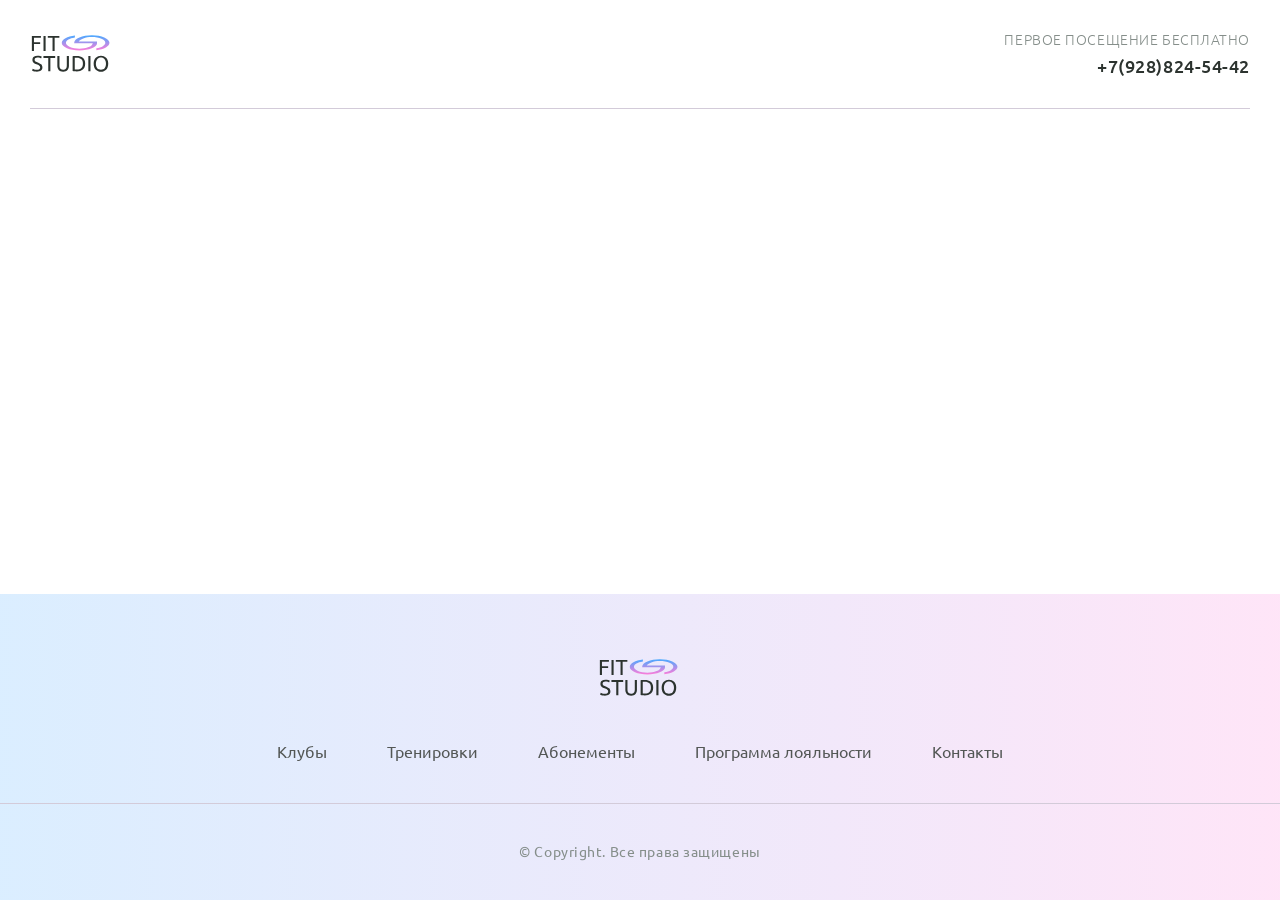
==== fix-studio/index.html @ 081fec76 "add lesson 9" ====
<!doctype html>
<html lang="ru">
  <head>
    <meta charset="UTF-8" />
    <meta name="viewport" content="width=device-width, initial-scale=1.0" />
    <title>Fix-studio - Главная</title>
    <link rel="stylesheet" href="./css/normalize.css" />
    <link rel="stylesheet" href="./css/fonts.css" />
    <link rel="stylesheet" href="./css/globals.css" />
    <link rel="stylesheet" href="./css/header.css" />
    <link rel="stylesheet" href="./css/style.css" />
    <link rel="stylesheet" href="./css/footer.css" />
    <link
      rel="icon"
      type="image/svg+xml"
      sizes="128x128"
      href="images/favicon-icon.svg"
    />
  </head>
  <body>
    <header class="header">
      <div class="container">
        <div class="header-container">
          <a href="#">
            <img
              class="logo"
              src="./images/logo-icon.svg"
              width="84"
              height="45"
              alt="Логотип"
            />
          </a>
          <div class="phone">
            <p class="phone-text">Первое посещение бесплатно</p>
            <a href="tel:+79288245442" class="phone-link">+7(928)824-54-42</a>
          </div>
        </div>
      </div>
    </header>
    <footer class="footer">
      <div class="footer-top">
        <div class="container">
          <a class="footer-logo" href="#">
            <img
              class="logo"
              src="./images/logo-icon.svg"
              width="84"
              height="45"
              alt="Логотип"
            />
          </a>
          <nav class="footer-menu">
            <ul class="footer-list">
              <li class="footer-item">
                <a href="#" class="footer-link">Клубы</a>
              </li>
              <li class="footer-item">
                <a href="#" class="footer-link">Тренировки</a>
              </li>
              <li class="footer-item">
                <a href="#" class="footer-link">Абонементы</a>
              </li>
              <li class="footer-item">
                <a href="#" class="footer-link">Программа лояльности</a>
              </li>
              <li class="footer-item">
                <a href="#" class="footer-link">Контакты</a>
              </li>
            </ul>
          </nav>
        </div>
      </div>
      <div class="container">
        <p class="copyright">&copy Copyright. Все права защищены</p>
      </div>
    </footer>
  </body>
</html>
---- fix-studio/css/fonts.css ----
@font-face {
  font-family: "Ubuntu";
  src: local("Ubuntu"), url("../fonts/UbuntuLight.woff2") format("woff2");
  font-weight: 300;
  font-style: normal;
  font-display: swap;
}

@font-face {
  font-family: "Ubuntu";
  src: local("Ubuntu"), url("../fonts/UbuntuRegular.woff2") format("woff2");
  font-weight: 400;
  font-style: normal;
  font-display: swap;
}

@font-face {
  font-family: "Ubuntu";
  src: local("Ubuntu"), url("../fonts/UbuntuMedium.woff2") format("woff2");
  font-weight: 500;
  font-style: normal;
  font-display: swap;
}

@font-face {
  font-family: "Oswald";
  src: local("Oswald"), url("../fonts/OswaldMedium.woff2") format("woff2");
  font-weight: 500;
  font-style: normal;
  font-display: swap;
}

@font-face {
  font-family: "Oswald";
  src: local("Oswald"), url("../fonts/OswaldSemiBold.woff2") format("woff2");
  font-weight: 600;
  font-style: normal;
  font-display: swap;
}
---- fix-studio/css/globals.css ----
html {
  font-family: Ubuntu, sans-serif;
  font-weight: 400;
  overflow-x: hidden;
}

*,
::after,
::before {
  box-sizing: border-box;
}

body {
  display: flex;
  flex-direction: column;
  min-height: 100vh;
}

h1, h2, h3, h4, h5, h6, p {
  margin: 0;
}

a {
  text-decoration: none;
}

.container {
  max-width: 1250px;
  margin: 0 auto;
  padding: 0 15px;
}
---- fix-studio/css/header.css ----
.header-container {
  display: flex;
  justify-content: space-between;
  align-items: center;
  padding-top: 30px;
  padding-bottom: 30px;
  border-bottom: 1px solid #d3cbd9;
  gap: 10px
}

.logo {
  transition: opacity .2s;
}

.logo:hover {
  opacity: .8;
}

.phone {
  font-weight: 300;
  font-size: 14px;
  letter-spacing: .04em;
  text-transform: uppercase;
  text-align: right;
  color: #858e8a;
}

.phone p {
  margin-bottom: 8px;
}

.phone-link {
  font-weight: 500;
  font-size: 18px;
  color: #2c332f;
  text-decoration: none;
  transition: color .2s;
}

.phone-link:hover {
  color: #3596ED;
}
---- fix-studio/css/footer.css ----
.footer {
  margin-top: auto;
  padding: 60px 0 40px;
  background: linear-gradient(90deg,
      rgba(73, 169, 255, 0.2) 0%,
      rgba(252, 124, 217, 0.2) 100%);
      text-align: center;
}

.footer-top {
  border-bottom: 1px solid #d3cbd9;
  padding-bottom: 40px;
  margin-bottom: 40px;
}

.footer-logo {
  display: block;
  margin-bottom: 40px;
}

.footer-list {
  display: flex;
  justify-content: center;
  align-items: center;
  gap: 60px;
  list-style: none;
  margin: 0;
  padding: 0;
}

.footer-link {
  font-weight: 400;
  font-size: 16px;
  line-height: 130%;
  color: #535755;
  transition: color .2s;
}

.footer-link:hover {
  color: #3596ED;
}

.copyright {
  font-weight: 400;
  font-size: 14px;
  letter-spacing: .04em;
  color: #858e8a;
}
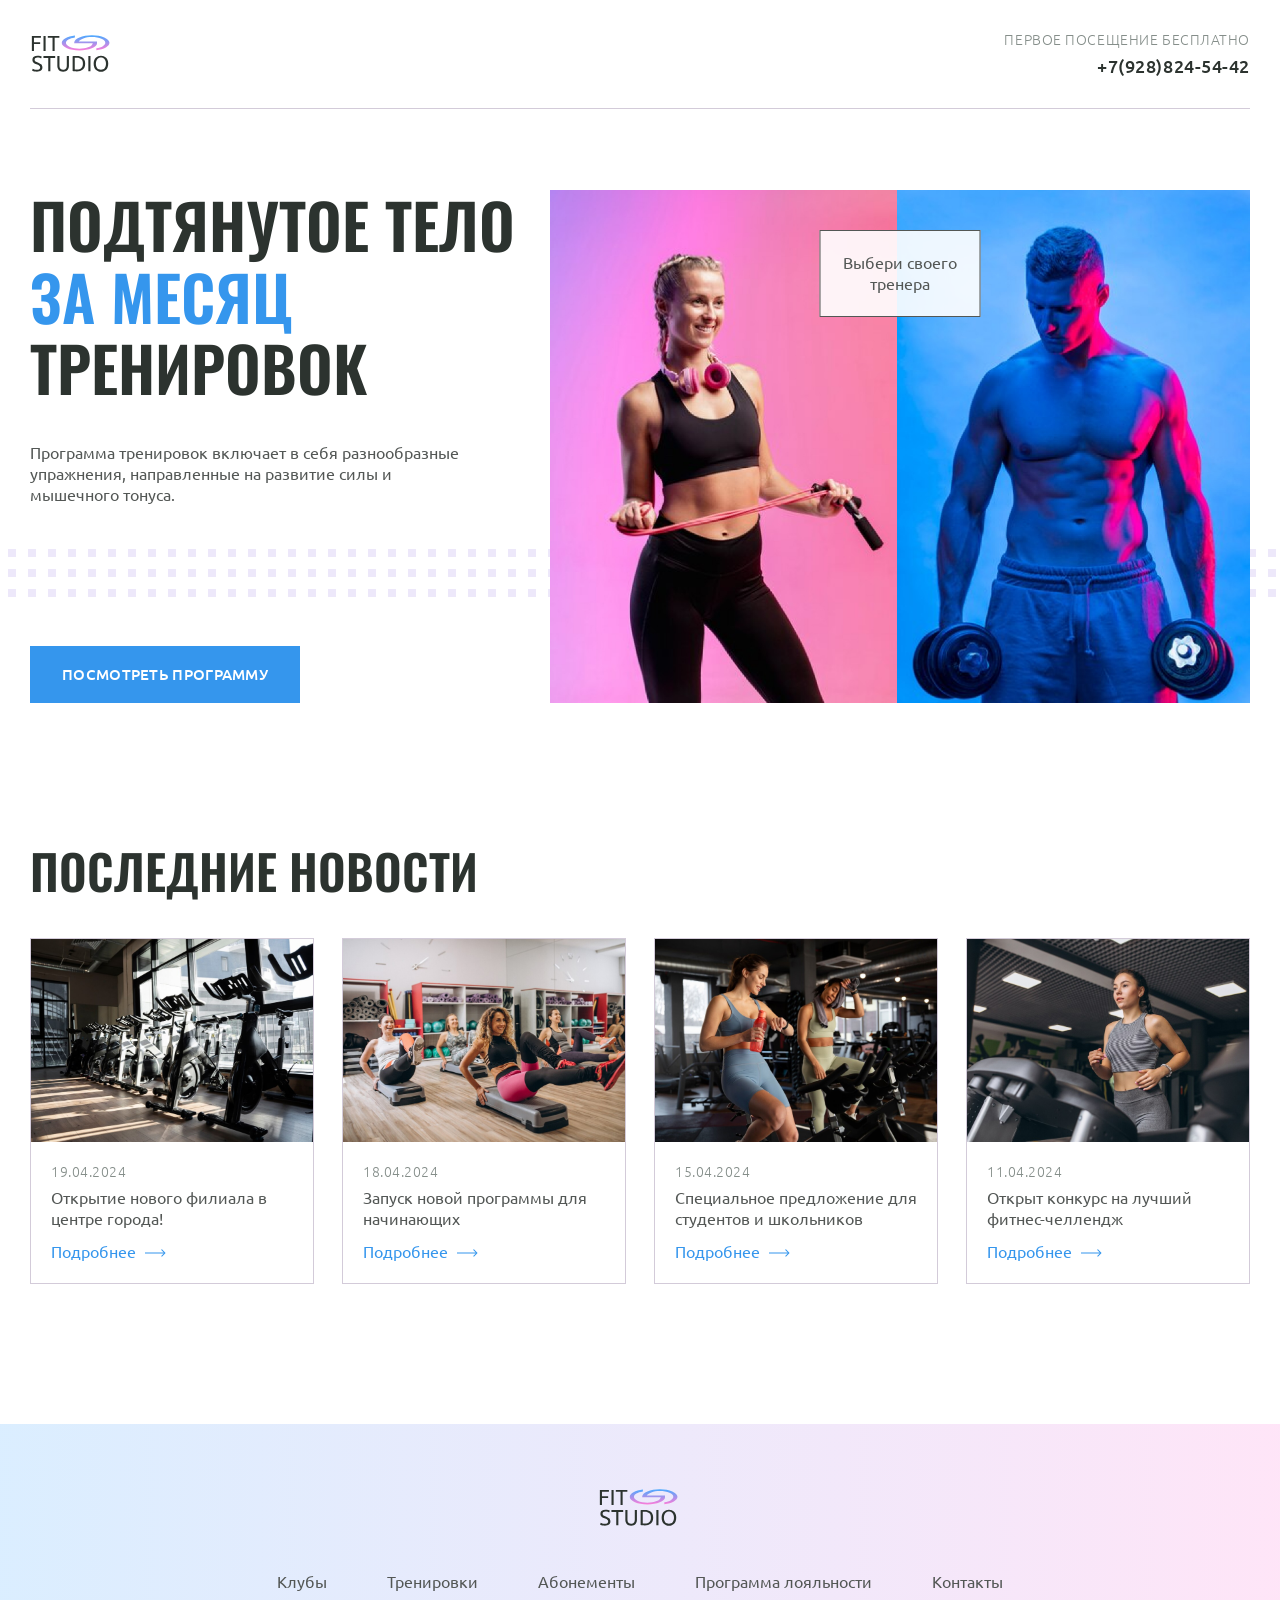
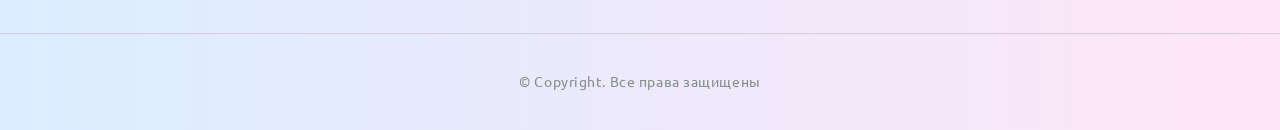
==== commit 6fd2db3e: "feat: last news to fit-studio" ====
--- a/fix-studio/index.html
+++ b/fix-studio/index.html
@@ -3,7 +3,7 @@
   <head>
     <meta charset="UTF-8" />
     <meta name="viewport" content="width=device-width, initial-scale=1.0" />
-    <title>Fix-studio - Главная</title>
+    <title>Fit-studio - Главная</title>
     <link rel="stylesheet" href="./css/normalize.css" />
     <link rel="stylesheet" href="./css/fonts.css" />
     <link rel="stylesheet" href="./css/globals.css" />
@@ -30,13 +30,95 @@
               alt="Логотип"
             />
           </a>
-          <div class="phone">
+          <div class="phone text-sub">
             <p class="phone-text">Первое посещение бесплатно</p>
             <a href="tel:+79288245442" class="phone-link">+7(928)824-54-42</a>
           </div>
         </div>
       </div>
     </header>
+    <section class="hero section">
+      <div class="container hero-container">
+        <div class="hero-info">
+          <h1 class="hero-title">Подтянутое тело <strong>за месяц</strong> тренировок</h1>
+          <p class="text">
+            Программа тренировок включает в себя разнообразные упражнения,
+            направленные на развитие силы и мышечного тонуса.
+          </p>
+          <a href="#" class="button">Посмотреть программу</a>
+        </div>
+        <div class="hero-images">
+          <p class="hero-choose text">Выбери своего тренера</p>
+          <img
+            src="./images/sporty-woman-img.jpg"
+            width="347"
+            height="513"
+            alt="спортивная девушка"
+          />
+          <img
+            src="./images/sporty-man-img.jpg"
+            width="353"
+            height="513"
+            alt="спортивный мужчина"
+          />
+        </div>
+      </div>
+    </section>
+    <section class="news section">
+      <div class="container">
+        <h2 class="title-large">Последние новости</h2>
+        <div class="news-container">
+          <article class="news-article">
+            <header>
+              <img src="./images/news/news-1-img.jpg" width="284" height="203" alt="Велотренажеры в зале">
+              <div class="news-info">
+                <time class="news-date text-sub" datetime="2024-04-19">19.04.2024</time>
+                <h3 class="text">Открытие нового филиала в центре города!</h3>
+              </div>
+            </header>
+            <footer>
+              <a class="news-link" href="article.html">Подробнее</a>
+            </footer>
+          </article>
+          <article class="news-article">
+            <header>
+              <img src="./images/news/news-2-img.jpg" width="284" height="203" alt="Групповая тренировка">
+              <div class="news-info">
+                <time class="news-date text-sub" datetime="2024-04-18">18.04.2024</time>
+                <h3 class="text">Запуск новой программы для начинающих</h3>
+              </div>
+            </header>
+            <footer>
+              <a class="news-link" href="article.html">Подробнее</a>
+            </footer>
+          </article>
+          <article class="news-article">
+            <header>
+              <img src="./images/news/news-3-img.jpg" width="284" height="203" alt="Девушка на велотренажере">
+              <div class="news-info">
+                <time class="news-date text-sub" datetime="2024-04-15">15.04.2024</time>
+                <h3 class="text">Специальное предложение для студентов и школьников</h3>
+              </div>
+            </header>
+            <footer>
+              <a class="news-link" href="article.html">Подробнее</a>
+            </footer>
+          </article>
+          <article class="news-article">
+            <header>
+              <img src="./images/news/news-4-img.jpg" width="284" height="203" alt="Девушка бежит в зале">
+              <div class="news-info">
+                <time class="news-date text-sub" datetime="2024-04-11">11.04.2024</time>
+                <h3 class="text">Открыт конкурс на лучший фитнес-челлендж</h3>
+              </div>
+            </header>
+            <footer>
+              <a class="news-link" href="article.html">Подробнее</a>
+            </footer>
+          </article>
+        </div>
+      </div>
+    </section>
     <footer class="footer">
       <div class="footer-top">
         <div class="container">
--- a/fix-studio/css/globals.css
+++ b/fix-studio/css/globals.css
@@ -28,4 +28,52 @@
   max-width: 1250px;
   margin: 0 auto;
   padding: 0 15px;
+}
+
+.text {
+  font-weight: 400;
+  font-size: 16px;
+  line-height: 130%;
+  color: #535755;
+}
+
+.button {
+  display: inline-block;
+  padding: 19px 32px;
+  font-weight: 500;
+  font-size: 15px;
+  line-height: 130%;
+  letter-spacing: .02em;
+  text-transform: uppercase;
+  text-align: center;
+  color: white;
+  background-color: #3596ed;
+  transition: opacity .2s;
+}
+
+.button:hover {
+  opacity: .75;
+}
+
+.section {
+  margin-bottom: 140px;
+}
+
+.title-large {
+  margin-bottom: 40px;
+  max-width: 596px;
+  font-family: Oswald;
+  font-weight: 600;
+  line-height: 115%;
+  text-transform: uppercase;
+  color: #2c332f;
+  font-size: 48px;
+}
+
+.text-sub {
+  font-weight: 300;
+  font-size: 14px;
+  letter-spacing: .04em;
+  text-transform: uppercase;
+  color: #858e8a;
 }
--- a/fix-studio/css/header.css
+++ b/fix-studio/css/header.css
@@ -17,15 +17,10 @@
 }
 
 .phone {
-  font-weight: 300;
-  font-size: 14px;
-  letter-spacing: .04em;
-  text-transform: uppercase;
   text-align: right;
-  color: #858e8a;
 }
 
-.phone p {
+.phone-text {
   margin-bottom: 8px;
 }
 
--- a/fix-studio/css/style.css
+++ b/fix-studio/css/style.css
@@ -0,0 +1,113 @@
+.hero {
+  position: relative;
+  padding-top: 80px;
+}
+
+.hero::after {
+  content: "";
+  position: absolute;
+  bottom: 106px;
+  z-index: -1;
+  width: 100%;
+  height: 48px;
+  background: url("../images/decor-large-icon.svg") repeat-x;
+}
+
+.hero-container {
+  display: flex;
+  align-items: center;
+  gap: 28px;
+}
+
+.hero-title {
+  margin-bottom: 40px;
+  font-family: "Oswald", sans-serif;
+  font-weight: 600;
+  font-size: 62px;
+  line-height: 115%;
+  text-transform: uppercase;
+  color: #2c332f
+}
+
+.hero-title strong {
+  font-weight: 600;
+  color: #3596ed;
+}
+
+.hero-info .text {
+  margin-bottom: 140px;
+  max-width: 437px;
+}
+
+.hero-images {
+  position: relative;
+  display: flex;
+}
+
+.hero-choose {
+  position: absolute;
+  top: 40px;
+  left: 50%;
+  transform: translateX(-50%);
+  max-width: 161px;
+  padding: 22px;
+  text-align: center;
+  background: rgba(255,255,255,0.9);
+  border: 1px solid #535755;
+}
+
+.news-article {
+  display: flex;
+  flex-direction: column;
+  max-width: 284px;
+  background-color: #fff;
+  border: 1px solid #d3cbd9;
+  overflow: hidden;
+}
+
+.news-container {
+  display: flex;
+  gap: 28px;
+}
+
+.news-article img {
+  display: block;
+}
+
+.news-info {
+  padding: 20px 20px 0;
+  margin-bottom: 12px;
+}
+
+.news-article footer {
+  padding: 0px 20px 20px;
+  margin-top: auto;
+}
+
+.news-date {
+  display: inline-block;
+  margin-bottom: 8px;
+}
+
+.news-link {
+  display: inline-flex;
+  align-items: center;
+  gap: 8px;
+  font-weight: 400;
+  font-size: 16px;
+  line-height: 130%;
+  color: #3596ed;
+}
+
+.news-link::after {
+  content: "";
+  display: inline-block;
+  width: 22px;
+  height: 9px;
+  background-image: url("../images/arrow-right-icon.svg");
+  transition: all .2s;
+}
+
+.news-link:hover::after {
+  transform: translateX(5px);
+}
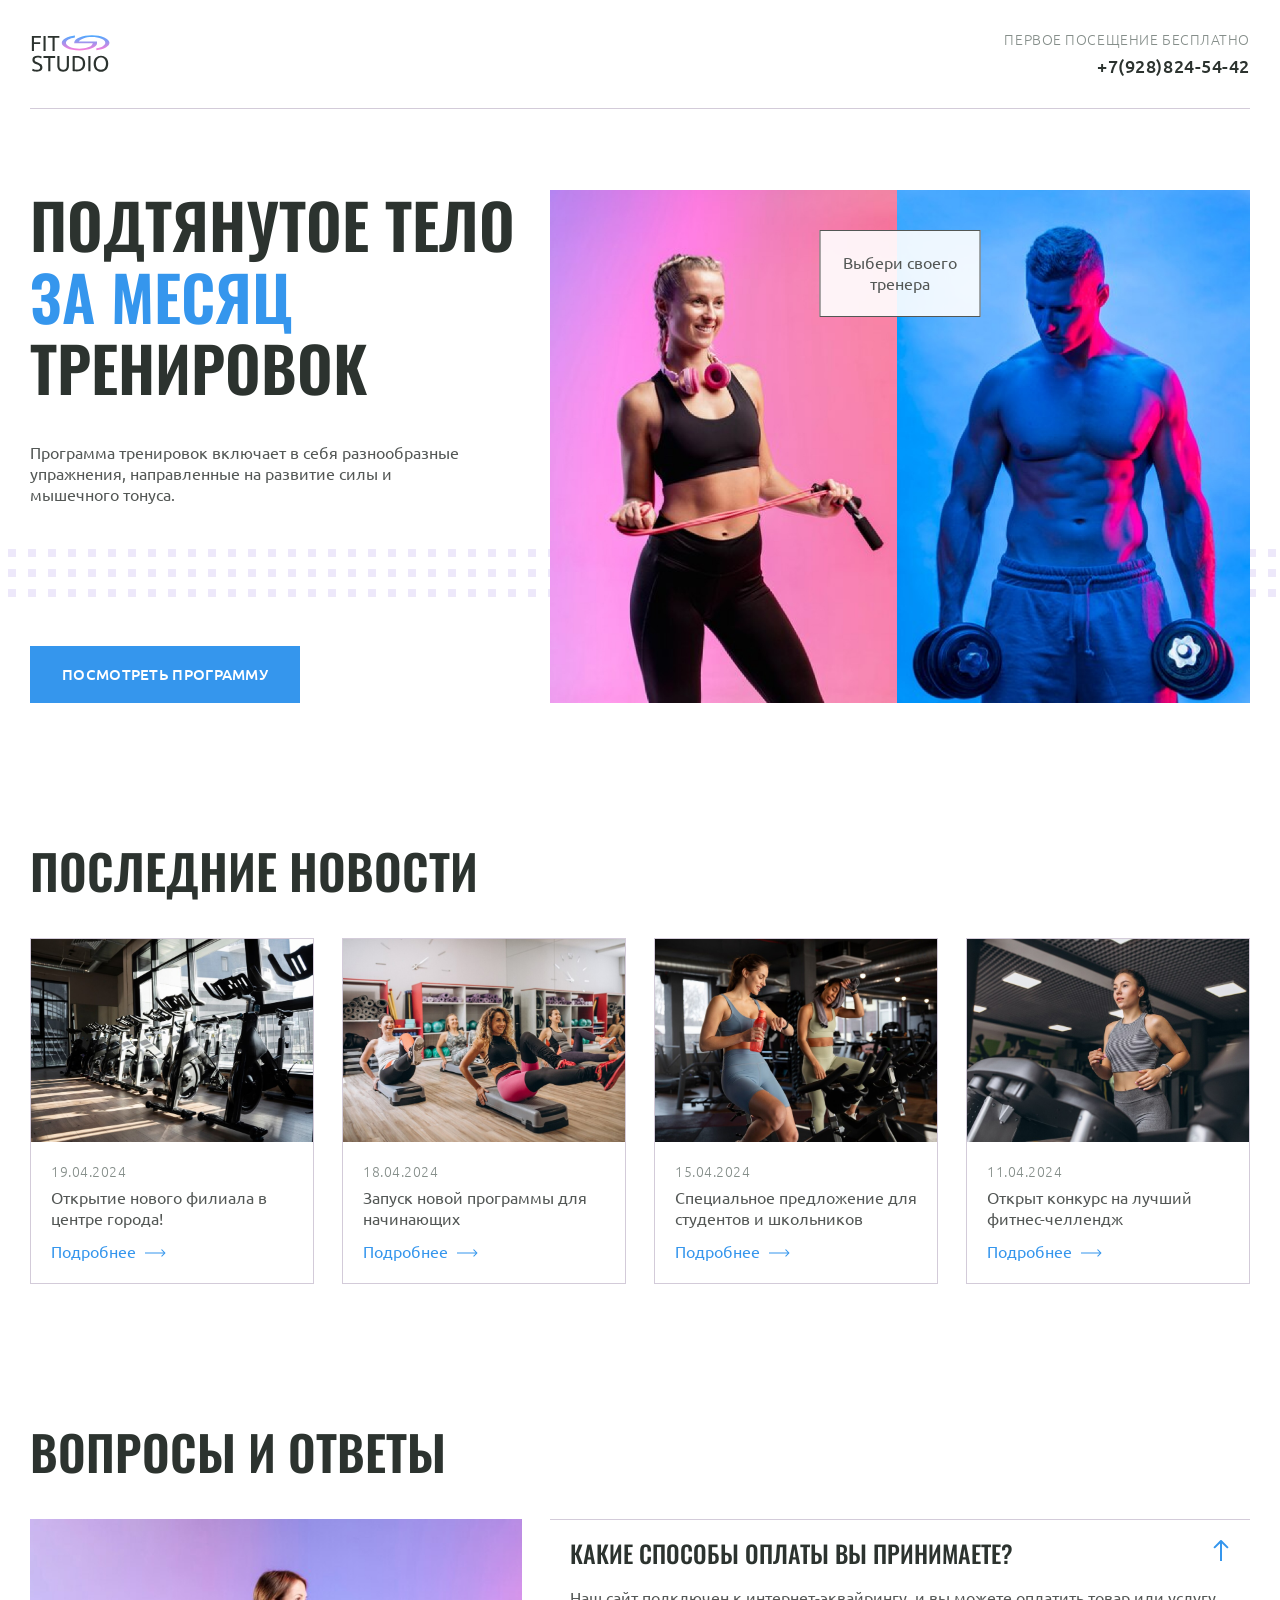
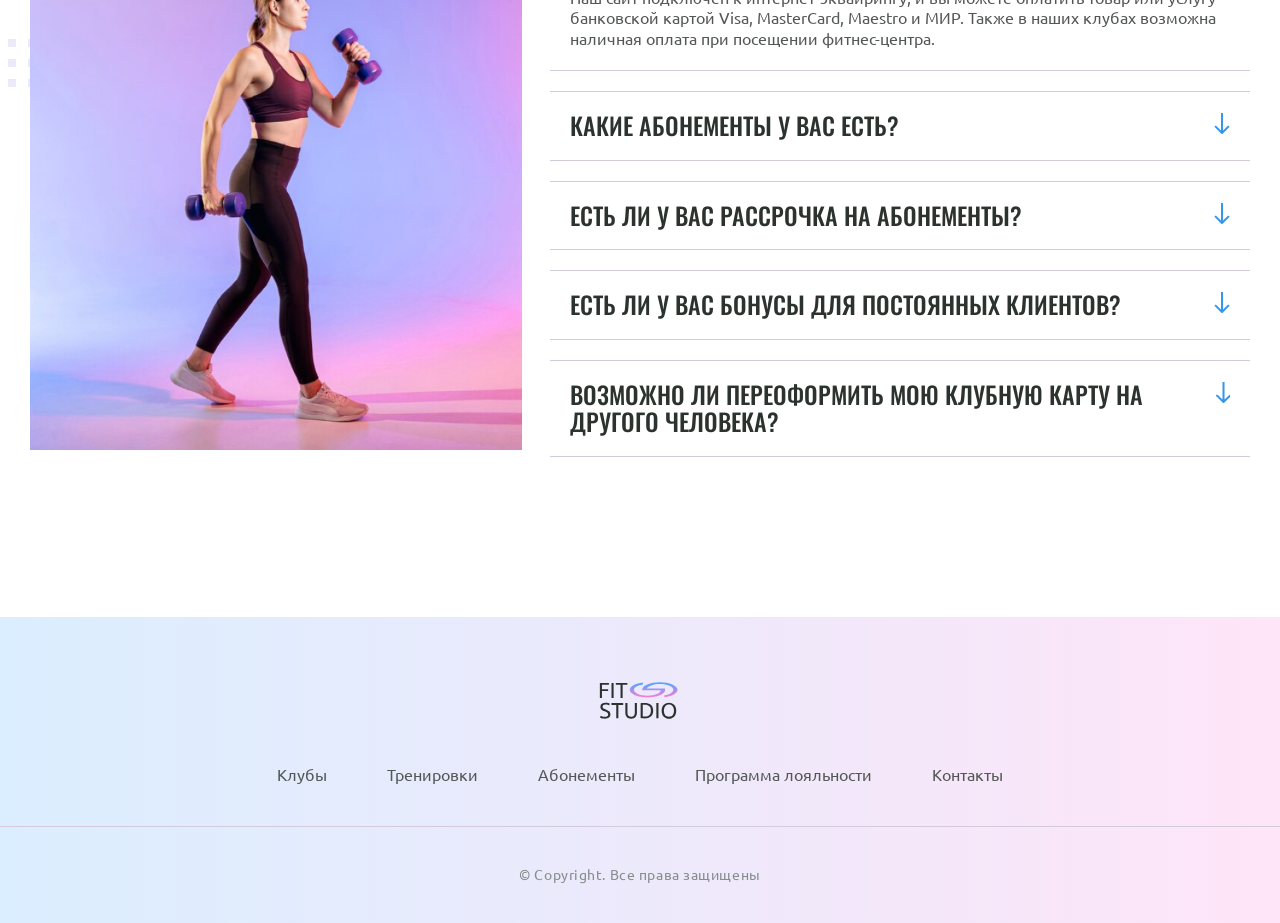
==== commit 039dfee0: "feat: faq to fit-studio" ====
--- a/fix-studio/index.html
+++ b/fix-studio/index.html
@@ -40,12 +40,14 @@
     <section class="hero section">
       <div class="container hero-container">
         <div class="hero-info">
-          <h1 class="hero-title">Подтянутое тело <strong>за месяц</strong> тренировок</h1>
+          <h1 class="hero-title">
+            Подтянутое тело <strong>за месяц</strong> тренировок
+          </h1>
           <p class="text">
             Программа тренировок включает в себя разнообразные упражнения,
             направленные на развитие силы и мышечного тонуса.
           </p>
-          <a href="#" class="button">Посмотреть программу</a>
+          <a href="#" class="button" tabindex="1">Посмотреть программу</a>
         </div>
         <div class="hero-images">
           <p class="hero-choose text">Выбери своего тренера</p>
@@ -70,9 +72,16 @@
         <div class="news-container">
           <article class="news-article">
             <header>
-              <img src="./images/news/news-1-img.jpg" width="284" height="203" alt="Велотренажеры в зале">
-              <div class="news-info">
-                <time class="news-date text-sub" datetime="2024-04-19">19.04.2024</time>
+              <img
+                src="./images/news/news-1-img.jpg"
+                width="284"
+                height="203"
+                alt="Велотренажеры в зале"
+              />
+              <div class="news-info">
+                <time class="news-date text-sub" datetime="2024-04-19"
+                  >19.04.2024</time
+                >
                 <h3 class="text">Открытие нового филиала в центре города!</h3>
               </div>
             </header>
@@ -82,9 +91,16 @@
           </article>
           <article class="news-article">
             <header>
-              <img src="./images/news/news-2-img.jpg" width="284" height="203" alt="Групповая тренировка">
-              <div class="news-info">
-                <time class="news-date text-sub" datetime="2024-04-18">18.04.2024</time>
+              <img
+                src="./images/news/news-2-img.jpg"
+                width="284"
+                height="203"
+                alt="Групповая тренировка"
+              />
+              <div class="news-info">
+                <time class="news-date text-sub" datetime="2024-04-18"
+                  >18.04.2024</time
+                >
                 <h3 class="text">Запуск новой программы для начинающих</h3>
               </div>
             </header>
@@ -94,21 +110,37 @@
           </article>
           <article class="news-article">
             <header>
-              <img src="./images/news/news-3-img.jpg" width="284" height="203" alt="Девушка на велотренажере">
-              <div class="news-info">
-                <time class="news-date text-sub" datetime="2024-04-15">15.04.2024</time>
-                <h3 class="text">Специальное предложение для студентов и школьников</h3>
-              </div>
-            </header>
-            <footer>
-              <a class="news-link" href="article.html">Подробнее</a>
-            </footer>
-          </article>
-          <article class="news-article">
-            <header>
-              <img src="./images/news/news-4-img.jpg" width="284" height="203" alt="Девушка бежит в зале">
-              <div class="news-info">
-                <time class="news-date text-sub" datetime="2024-04-11">11.04.2024</time>
+              <img
+                src="./images/news/news-3-img.jpg"
+                width="284"
+                height="203"
+                alt="Девушка на велотренажере"
+              />
+              <div class="news-info">
+                <time class="news-date text-sub" datetime="2024-04-15"
+                  >15.04.2024</time
+                >
+                <h3 class="text">
+                  Специальное предложение для студентов и школьников
+                </h3>
+              </div>
+            </header>
+            <footer>
+              <a class="news-link" href="article.html">Подробнее</a>
+            </footer>
+          </article>
+          <article class="news-article">
+            <header>
+              <img
+                src="./images/news/news-4-img.jpg"
+                width="284"
+                height="203"
+                alt="Девушка бежит в зале"
+              />
+              <div class="news-info">
+                <time class="news-date text-sub" datetime="2024-04-11"
+                  >11.04.2024</time
+                >
                 <h3 class="text">Открыт конкурс на лучший фитнес-челлендж</h3>
               </div>
             </header>
@@ -116,6 +148,66 @@
               <a class="news-link" href="article.html">Подробнее</a>
             </footer>
           </article>
+        </div>
+      </div>
+    </section>
+    <section class="section faq">
+      <div class="container">
+        <h2 class="title-large">Вопросы и ответы</h2>
+        <div class="faq-container">
+          <img
+            src="./images/sporty-woman-2-img.jpg"
+            width="492"
+            height="531"
+            alt="Спортивная девушка с гантелями"
+          />
+          <div>
+            <details name="faq" open>
+              <summary class="title-medium">Какие способы оплаты вы принимаете?</summary>
+              <p class="text">
+                Наш сайт подключен к интернет-эквайрингу, и вы можете оплатить
+                товар или услугу банковской картой Visa, MasterCard, Maestro и
+                МИР. Также в наших клубах возможна наличная оплата при посещении
+                фитнес-центра.
+              </p>
+            </details>
+            <details name="faq">
+              <summary class="title-medium">Какие абонементы у вас есть?</summary>
+              <p class="text">
+                Наш сайт подключен к интернет-эквайрингу, и вы можете оплатить
+                товар или услугу банковской картой Visa, MasterCard, Maestro и
+                МИР. Также в наших клубах возможна наличная оплата при посещении
+                фитнес-центра.
+              </p>
+            </details>
+            <details name="faq">
+              <summary class="title-medium">Есть ли у вас рассрочка на абонементы?</summary>
+              <p class="text">
+                Наш сайт подключен к интернет-эквайрингу, и вы можете оплатить
+                товар или услугу банковской картой Visa, MasterCard, Maestro и
+                МИР. Также в наших клубах возможна наличная оплата при посещении
+                фитнес-центра.
+              </p>
+            </details>
+            <details name="faq">
+              <summary class="title-medium">Есть ли у вас бонусы для постоянных клиентов?</summary>
+              <p class="text">
+                Наш сайт подключен к интернет-эквайрингу, и вы можете оплатить
+                товар или услугу банковской картой Visa, MasterCard, Maestro и
+                МИР. Также в наших клубах возможна наличная оплата при посещении
+                фитнес-центра.
+              </p>
+            </details>
+            <details name="faq">
+              <summary class="title-medium">Возможно ли переоформить мою клубную карту на другого человека?</summary>
+              <p class="text">
+                Наш сайт подключен к интернет-эквайрингу, и вы можете оплатить
+                товар или услугу банковской картой Visa, MasterCard, Maestro и
+                МИР. Также в наших клубах возможна наличная оплата при посещении
+                фитнес-центра.
+              </p>
+            </details>
+          </div>
         </div>
       </div>
     </section>
--- a/fix-studio/css/globals.css
+++ b/fix-studio/css/globals.css
@@ -24,6 +24,17 @@
   text-decoration: none;
 }
 
+a:focus, button:focus {
+  outline: none;
+}
+
+a:focus-visible, 
+button:focus-visible,
+summary:focus-visible {
+  outline: 2px solid #3596ed;
+  outline-offset: 1px;
+}
+
 .container {
   max-width: 1250px;
   margin: 0 auto;
@@ -48,11 +59,15 @@
   text-align: center;
   color: white;
   background-color: #3596ed;
-  transition: opacity .2s;
+  transition: all .2s;
 }
 
 .button:hover {
   opacity: .75;
+}
+
+.button:active {
+  background-color: #205d92;
 }
 
 .section {
@@ -70,6 +85,15 @@
   font-size: 48px;
 }
 
+.title-medium {
+  font-family: Oswald, sans-serif;
+  font-weight: 500;
+  font-size: 24px;
+  line-height: 115%;
+  text-transform: uppercase;
+  color: #2c332f;
+}
+
 .text-sub {
   font-weight: 300;
   font-size: 14px;
--- a/fix-studio/css/style.css
+++ b/fix-studio/css/style.css
@@ -110,4 +110,57 @@
 
 .news-link:hover::after {
   transform: translateX(5px);
+}
+
+.faq {
+  position: relative;
+}
+
+.faq::before {
+  content: "";
+  position: absolute;
+  top: 215px;
+  z-index: -1;
+  width: calc(50% - 250px);
+  height: 48px;
+  background: url("../images/decor-large-icon.svg") repeat-x;
+}
+
+.faq-container {
+  display: flex;
+  gap: 28px;
+}
+
+details {
+  margin-bottom: 20px;
+  border-block: 1px solid #d3cbd9;
+}
+
+details > p {
+  padding: 0 20px 20px;
+}
+
+details[open] summary::after {
+  transform: rotate(180deg);
+}
+
+summary {
+  display: flex;
+  justify-content: space-between;
+  padding: 20px;
+  gap: 10px;
+  list-style: none;
+  cursor: pointer;
+}
+
+summary::after {
+  content: "";
+  display: inline-block;
+  width: 17px;
+  height: 22px;
+  background: url("../images/arrow-down-icon.svg") no-repeat center / cover;
+}
+
+summary::-webkit-details-marker {
+  display: none;
 }
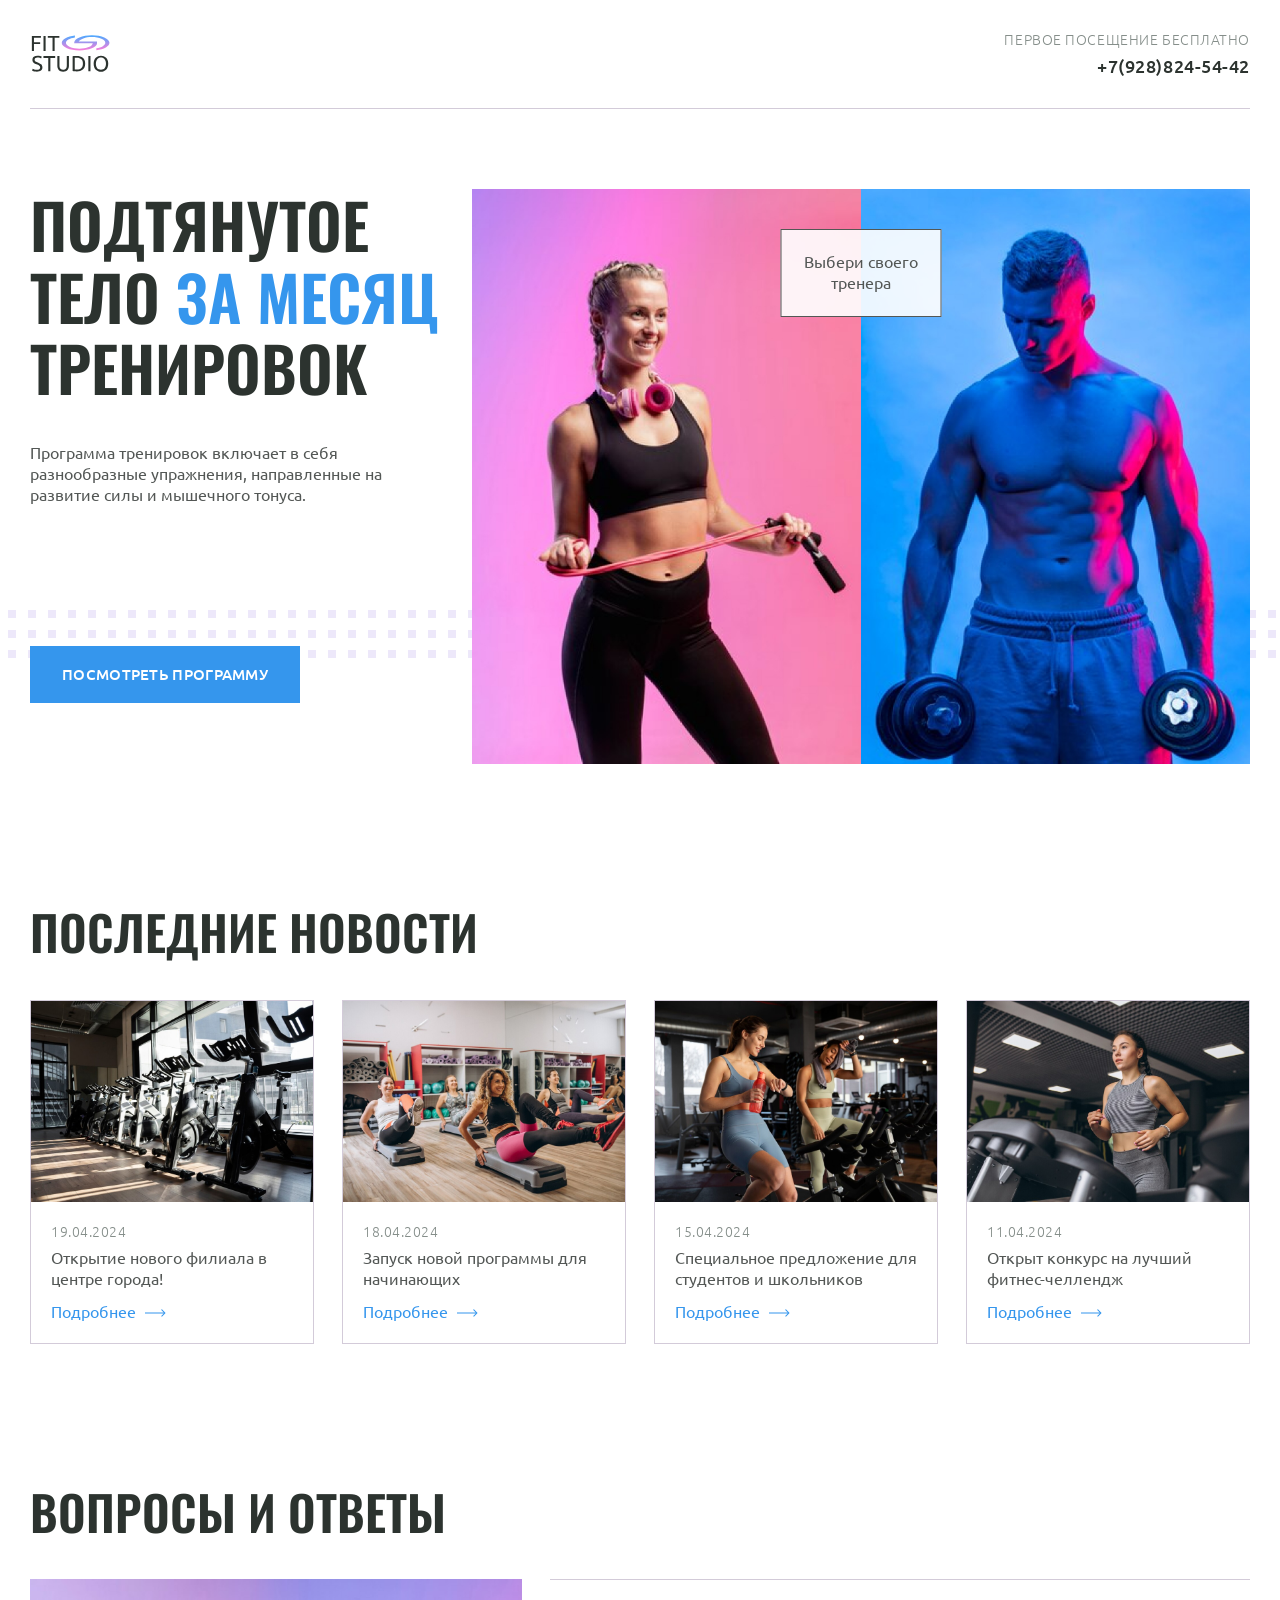
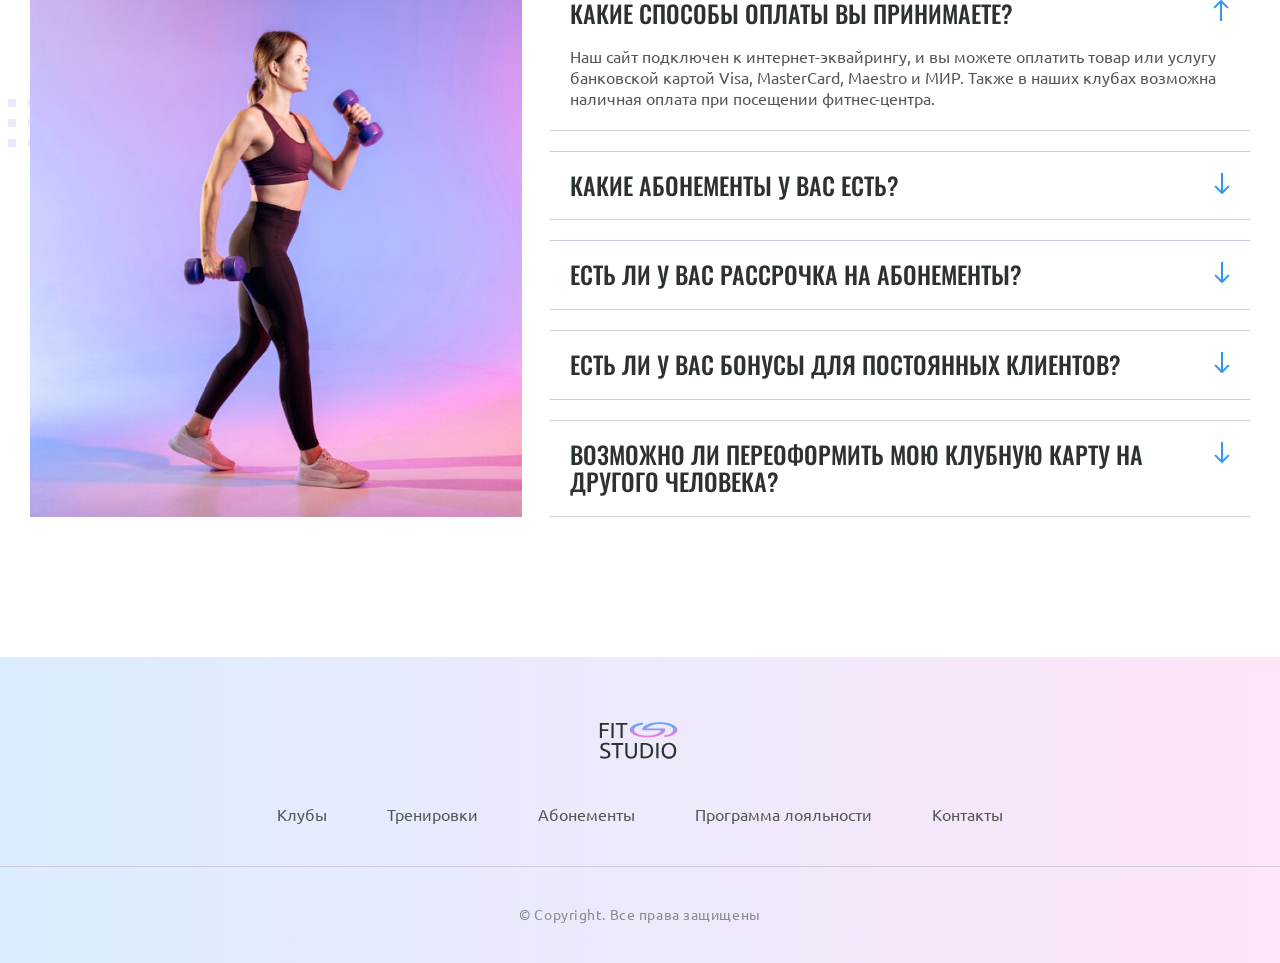
==== commit c562ed31: "feat: adaptive layout" ====
--- a/fix-studio/index.html
+++ b/fix-studio/index.html
@@ -1,5 +1,5 @@
 <!doctype html>
-<html lang="ru">
+<html lang="ru" class="home-page">
   <head>
     <meta charset="UTF-8" />
     <meta name="viewport" content="width=device-width, initial-scale=1.0" />
@@ -37,7 +37,7 @@
         </div>
       </div>
     </header>
-    <section class="hero section">
+    <section class="hero section decor">
       <div class="container hero-container">
         <div class="hero-info">
           <h1 class="hero-title">
@@ -151,7 +151,7 @@
         </div>
       </div>
     </section>
-    <section class="section faq">
+    <section class="faq section decor">
       <div class="container">
         <h2 class="title-large">Вопросы и ответы</h2>
         <div class="faq-container">
--- a/fix-studio/css/globals.css
+++ b/fix-studio/css/globals.css
@@ -1,3 +1,10 @@
+/*
+* Prefixed by https://autoprefixer.github.io
+* PostCSS: v8.5.15,
+* Autoprefixer: v10.5.0
+* Browsers: last 4 version
+*/
+
 html {
   font-family: Ubuntu, sans-serif;
   font-weight: 400;
@@ -7,17 +14,31 @@
 *,
 ::after,
 ::before {
-  box-sizing: border-box;
+  -webkit-box-sizing: border-box;
+          box-sizing: border-box;
 }
 
 body {
+  display: -webkit-box;
+  display: -ms-flexbox;
   display: flex;
-  flex-direction: column;
+  -webkit-box-orient: vertical;
+  -webkit-box-direction: normal;
+      -ms-flex-direction: column;
+          flex-direction: column;
+  min-width: 375px;
   min-height: 100vh;
 }
 
 h1, h2, h3, h4, h5, h6, p {
   margin: 0;
+}
+
+img {
+  max-width: 100%;
+  height: auto;
+  -o-object-fit: cover;
+     object-fit: cover;
 }
 
 a {
@@ -28,7 +49,7 @@
   outline: none;
 }
 
-a:focus-visible, 
+a:focus-visible,
 button:focus-visible,
 summary:focus-visible {
   outline: 2px solid #3596ed;
@@ -59,6 +80,7 @@
   text-align: center;
   color: white;
   background-color: #3596ed;
+  -webkit-transition: all .2s;
   transition: all .2s;
 }
 
@@ -100,4 +122,53 @@
   letter-spacing: .04em;
   text-transform: uppercase;
   color: #858e8a;
+}
+
+.decor::before {
+  content: "";
+  position: absolute;
+  z-index: -1;
+  width: calc(50% - 250px);
+  height: 48px;
+  background: url("../images/decor-large-icon.svg") repeat-x;
+}
+
+@media (width <=992px) {
+  .container {
+    max-width: 768px;
+  }
+}
+
+@media (width <=768px) {
+  .container {
+    max-width: 576px;
+  }
+
+  .title-large {
+    font-size: 40px;
+    margin-bottom: 30px;
+  }
+
+  .home-page .title-large {
+    max-width: inherit;
+    text-align: center;
+  }
+
+  .title-medium {
+    font-size: 22px;
+  }
+}
+
+@media (width <=576px) {
+  .section {
+    margin-bottom: 80px;
+  }
+
+  .title-large {
+    font-size: 34px;
+  }
+
+  .title-medium {
+    font-size: 18px;
+  }
 }
--- a/fix-studio/css/header.css
+++ b/fix-studio/css/header.css
@@ -1,7 +1,20 @@
+/*
+* Prefixed by https://autoprefixer.github.io
+* PostCSS: v8.5.15,
+* Autoprefixer: v10.5.0
+* Browsers: last 4 version
+*/
+
 .header-container {
+  display: -webkit-box;
+  display: -ms-flexbox;
   display: flex;
-  justify-content: space-between;
-  align-items: center;
+  -webkit-box-pack: justify;
+      -ms-flex-pack: justify;
+          justify-content: space-between;
+  -webkit-box-align: center;
+      -ms-flex-align: center;
+          align-items: center;
   padding-top: 30px;
   padding-bottom: 30px;
   border-bottom: 1px solid #d3cbd9;
@@ -9,6 +22,7 @@
 }
 
 .logo {
+  -webkit-transition: opacity .2s;
   transition: opacity .2s;
 }
 
@@ -29,6 +43,7 @@
   font-size: 18px;
   color: #2c332f;
   text-decoration: none;
+  -webkit-transition: color .2s;
   transition: color .2s;
 }
 
--- a/fix-studio/css/style.css
+++ b/fix-studio/css/style.css
@@ -1,21 +1,24 @@
+/*
+* Prefixed by https://autoprefixer.github.io
+* PostCSS: v8.5.15,
+* Autoprefixer: v10.5.0
+* Browsers: last 4 version
+*/
+
 .hero {
   position: relative;
   padding-top: 80px;
 }
 
-.hero::after {
-  content: "";
-  position: absolute;
+.hero::before {
   bottom: 106px;
-  z-index: -1;
   width: 100%;
-  height: 48px;
-  background: url("../images/decor-large-icon.svg") repeat-x;
 }
 
 .hero-container {
-  display: flex;
-  align-items: center;
+  display: -webkit-box;
+  display: -ms-flexbox;
+  display: flex;
   gap: 28px;
 }
 
@@ -34,6 +37,10 @@
   color: #3596ed;
 }
 
+.hero-info {
+  max-width: 492px;
+}
+
 .hero-info .text {
   margin-bottom: 140px;
   max-width: 437px;
@@ -41,6 +48,8 @@
 
 .hero-images {
   position: relative;
+  display: -webkit-box;
+  display: -ms-flexbox;
   display: flex;
 }
 
@@ -48,17 +57,27 @@
   position: absolute;
   top: 40px;
   left: 50%;
-  transform: translateX(-50%);
+  -webkit-transform: translateX(-50%);
+      -ms-transform: translateX(-50%);
+          transform: translateX(-50%);
   max-width: 161px;
   padding: 22px;
   text-align: center;
-  background: rgba(255,255,255,0.9);
+  background: rgba(255, 255, 255, 0.9);
   border: 1px solid #535755;
 }
 
 .news-article {
-  display: flex;
-  flex-direction: column;
+  display: -webkit-box;
+  display: -ms-flexbox;
+  display: flex;
+  -webkit-box-orient: vertical;
+  -webkit-box-direction: normal;
+      -ms-flex-direction: column;
+          flex-direction: column;
+  -webkit-box-flex: 1;
+      -ms-flex: 1 1 25%;
+          flex: 1 1 25%;
   max-width: 284px;
   background-color: #fff;
   border: 1px solid #d3cbd9;
@@ -66,6 +85,8 @@
 }
 
 .news-container {
+  display: -webkit-box;
+  display: -ms-flexbox;
   display: flex;
   gap: 28px;
 }
@@ -90,8 +111,12 @@
 }
 
 .news-link {
+  display: -webkit-inline-box;
+  display: -ms-inline-flexbox;
   display: inline-flex;
-  align-items: center;
+  -webkit-box-align: center;
+      -ms-flex-align: center;
+          align-items: center;
   gap: 8px;
   font-weight: 400;
   font-size: 16px;
@@ -105,11 +130,14 @@
   width: 22px;
   height: 9px;
   background-image: url("../images/arrow-right-icon.svg");
+  -webkit-transition: all .2s;
   transition: all .2s;
 }
 
 .news-link:hover::after {
-  transform: translateX(5px);
+  -webkit-transform: translateX(5px);
+      -ms-transform: translateX(5px);
+          transform: translateX(5px);
 }
 
 .faq {
@@ -117,16 +145,12 @@
 }
 
 .faq::before {
-  content: "";
-  position: absolute;
   top: 215px;
-  z-index: -1;
-  width: calc(50% - 250px);
-  height: 48px;
-  background: url("../images/decor-large-icon.svg") repeat-x;
 }
 
 .faq-container {
+  display: -webkit-box;
+  display: -ms-flexbox;
   display: flex;
   gap: 28px;
 }
@@ -136,17 +160,27 @@
   border-block: 1px solid #d3cbd9;
 }
 
-details > p {
+details:last-child {
+  margin-bottom: 0;
+}
+
+details>p {
   padding: 0 20px 20px;
 }
 
 details[open] summary::after {
-  transform: rotate(180deg);
+  -webkit-transform: rotate(180deg);
+      -ms-transform: rotate(180deg);
+          transform: rotate(180deg);
 }
 
 summary {
-  display: flex;
-  justify-content: space-between;
+  display: -webkit-box;
+  display: -ms-flexbox;
+  display: flex;
+  -webkit-box-pack: justify;
+      -ms-flex-pack: justify;
+          justify-content: space-between;
   padding: 20px;
   gap: 10px;
   list-style: none;
@@ -159,8 +193,108 @@
   width: 17px;
   height: 22px;
   background: url("../images/arrow-down-icon.svg") no-repeat center / cover;
+  -ms-flex-negative: 0;
+      flex-shrink: 0;
 }
 
 summary::-webkit-details-marker {
   display: none;
+}
+
+@media (width <=1440px) {
+  .hero-images img {
+    width: 50%;
+  }
+}
+
+@media (width <=992px) {
+  .hero-container {
+    -webkit-box-orient: vertical;
+    -webkit-box-direction: normal;
+        -ms-flex-direction: column;
+            flex-direction: column;
+    -webkit-box-align: center;
+        -ms-flex-align: center;
+            align-items: center;
+  }
+
+  .hero::before {
+    display: none;
+  }
+
+  .hero h1 {
+    margin-bottom: 30px;
+    font-size: 56px;
+  }
+
+  .hero-info {
+    text-align: center;
+  }
+
+  .hero-info .text {
+    margin-bottom: 30px;
+    max-width: inherit;
+  }
+
+  .news-container {
+    -ms-flex-wrap: wrap;
+        flex-wrap: wrap;
+    -webkit-box-pack: center;
+        -ms-flex-pack: center;
+            justify-content: center;
+    gap: 20px;
+  }
+
+  .news-article {
+    -ms-flex-preferred-size: 50%;
+        flex-basis: 50%;
+    max-width: 350px;
+  }
+
+  .news-article img {
+    width: 100%;
+  }
+
+  .faq-container {
+    -webkit-box-orient: vertical;
+    -webkit-box-direction: reverse;
+        -ms-flex-direction: column-reverse;
+            flex-direction: column-reverse;
+    -webkit-box-align: start;
+        -ms-flex-align: start;
+            align-items: flex-start;
+  }
+
+  .faq::before {
+    display: none;
+  }
+}
+
+@media (width <=768px) {
+  .news-article {
+    -ms-flex-preferred-size: 100%;
+        flex-basis: 100%;
+    max-width: 400px;
+  }
+}
+
+
+@media (width <=576px) {
+  .hero {
+    padding-top: 60px;
+  }
+
+  .hero-info {
+    max-width: 374px;
+  }
+
+  .hero h1 {
+    font-size: 42px;
+  }
+
+  .hero-choose {
+    max-width: 125px;
+    padding: 10px;
+    font-size: 14px;
+  }
 }
--- a/fix-studio/css/footer.css
+++ b/fix-studio/css/footer.css
@@ -1,6 +1,17 @@
+/*
+* Prefixed by https://autoprefixer.github.io
+* PostCSS: v8.5.15,
+* Autoprefixer: v10.5.0
+* Browsers: last 4 version
+*/
+
 .footer {
   margin-top: auto;
   padding: 60px 0 40px;
+  background: -webkit-gradient(linear,
+      left top, right top,
+      from(rgba(73, 169, 255, 0.2)),
+      to(rgba(252, 124, 217, 0.2)));
   background: linear-gradient(90deg,
       rgba(73, 169, 255, 0.2) 0%,
       rgba(252, 124, 217, 0.2) 100%);
@@ -19,9 +30,15 @@
 }
 
 .footer-list {
+  display: -webkit-box;
+  display: -ms-flexbox;
   display: flex;
-  justify-content: center;
-  align-items: center;
+  -webkit-box-pack: center;
+      -ms-flex-pack: center;
+          justify-content: center;
+  -webkit-box-align: center;
+      -ms-flex-align: center;
+          align-items: center;
   gap: 60px;
   list-style: none;
   margin: 0;
@@ -33,6 +50,7 @@
   font-size: 16px;
   line-height: 130%;
   color: #535755;
+  -webkit-transition: color .2s;
   transition: color .2s;
 }
 
@@ -45,4 +63,14 @@
   font-size: 14px;
   letter-spacing: .04em;
   color: #858e8a;
+}
+
+@media (width <= 768px) {
+  .footer-list {
+    -webkit-box-orient: vertical;
+    -webkit-box-direction: normal;
+        -ms-flex-direction: column;
+            flex-direction: column;
+    gap: 25px;
+  }
 }
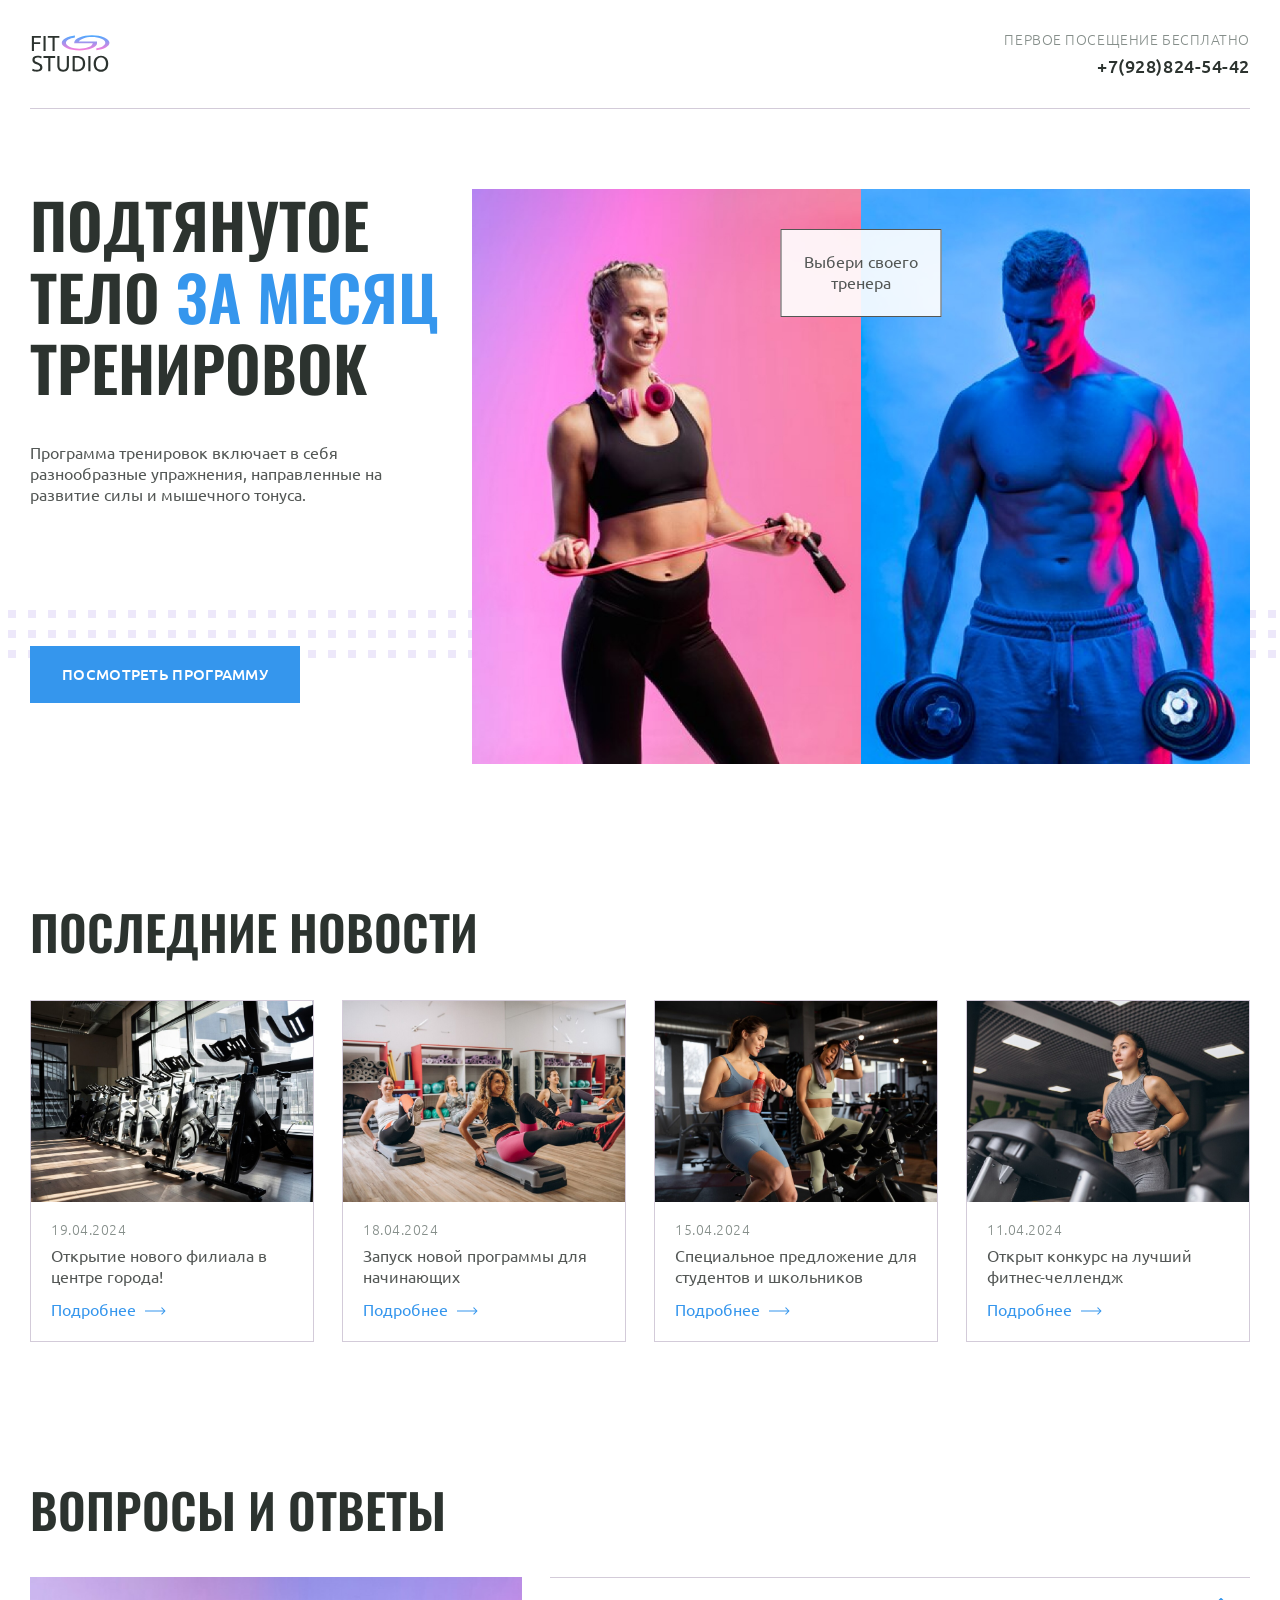
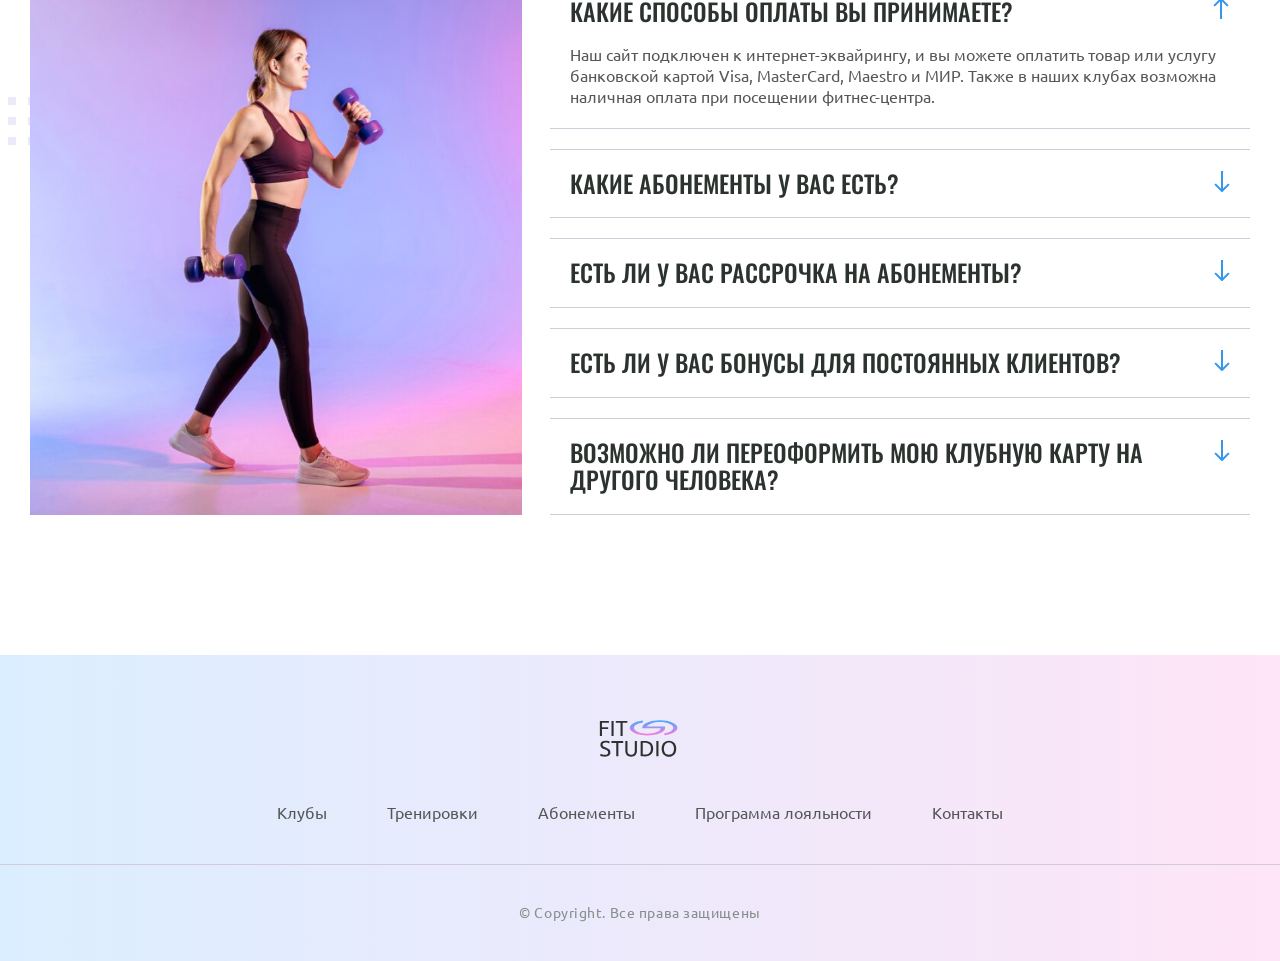
==== commit becd9862: "fix: add BEM" ====
--- a/fix-studio/index.html
+++ b/fix-studio/index.html
@@ -20,8 +20,8 @@
   <body>
     <header class="header">
       <div class="container">
-        <div class="header-container">
-          <a href="#">
+        <div class="header__container">
+          <a href="/fix-studio/index.html">
             <img
               class="logo"
               src="./images/logo-icon.svg"
@@ -31,33 +31,36 @@
             />
           </a>
           <div class="phone text-sub">
-            <p class="phone-text">Первое посещение бесплатно</p>
-            <a href="tel:+79288245442" class="phone-link">+7(928)824-54-42</a>
+            <p class="phone__text">Первое посещение бесплатно</p>
+            <a href="tel:+79288245442" class="phone__link">+7(928)824-54-42</a>
           </div>
         </div>
       </div>
     </header>
     <section class="hero section decor">
-      <div class="container hero-container">
-        <div class="hero-info">
-          <h1 class="hero-title">
-            Подтянутое тело <strong>за месяц</strong> тренировок
+      <div class="container hero__container">
+        <div class="hero__info">
+          <h1 class="hero__title">
+            Подтянутое тело
+            <strong class="hero__title-accent">за месяц</strong> тренировок
           </h1>
-          <p class="text">
+          <p class="hero__info-text text">
             Программа тренировок включает в себя разнообразные упражнения,
             направленные на развитие силы и мышечного тонуса.
           </p>
           <a href="#" class="button" tabindex="1">Посмотреть программу</a>
         </div>
-        <div class="hero-images">
-          <p class="hero-choose text">Выбери своего тренера</p>
+        <div class="hero__images">
+          <p class="hero__choose text">Выбери своего тренера</p>
           <img
+            class="hero__img"
             src="./images/sporty-woman-img.jpg"
             width="347"
             height="513"
             alt="спортивная девушка"
           />
           <img
+            class="hero__img"
             src="./images/sporty-man-img.jpg"
             width="353"
             height="513"
@@ -69,55 +72,58 @@
     <section class="news section">
       <div class="container">
         <h2 class="title-large">Последние новости</h2>
-        <div class="news-container">
-          <article class="news-article">
-            <header>
-              <img
+        <div class="news__container">
+          <article class="news__article">
+            <header class="news__article-header">
+              <img
+                class="news__article-img"
                 src="./images/news/news-1-img.jpg"
                 width="284"
                 height="203"
                 alt="Велотренажеры в зале"
               />
-              <div class="news-info">
-                <time class="news-date text-sub" datetime="2024-04-19"
+              <div class="news__info">
+                <time class="news__date text-sub" datetime="2024-04-19"
                   >19.04.2024</time
                 >
                 <h3 class="text">Открытие нового филиала в центре города!</h3>
               </div>
             </header>
-            <footer>
-              <a class="news-link" href="article.html">Подробнее</a>
-            </footer>
-          </article>
-          <article class="news-article">
-            <header>
-              <img
+            <footer class="news__article-footer">
+              <a class="news__link" href="article.html">Подробнее</a>
+            </footer>
+          </article>
+          <article class="news__article">
+            <header class="news__article-header">
+              <img
+                class="news__article-img"
                 src="./images/news/news-2-img.jpg"
                 width="284"
                 height="203"
                 alt="Групповая тренировка"
               />
-              <div class="news-info">
-                <time class="news-date text-sub" datetime="2024-04-18"
+              <div class="news__info">
+                <time class="news__date text-sub" datetime="2024-04-18"
                   >18.04.2024</time
                 >
                 <h3 class="text">Запуск новой программы для начинающих</h3>
               </div>
             </header>
-            <footer>
-              <a class="news-link" href="article.html">Подробнее</a>
-            </footer>
-          </article>
-          <article class="news-article">
-            <header>
-              <img
+            <footer class="news__article-footer">
+              <a class="news__link" href="article.html">Подробнее</a>
+            </footer>
+          </article>
+          <article class="news__article">
+            <header class="news__article-header">
+              <img
+                class="news__article-img"
                 src="./images/news/news-3-img.jpg"
                 width="284"
                 height="203"
                 alt="Девушка на велотренажере"
               />
-              <div class="news-info">
-                <time class="news-date text-sub" datetime="2024-04-15"
+              <div class="news__info">
+                <time class="news__date text-sub" datetime="2024-04-15"
                   >15.04.2024</time
                 >
                 <h3 class="text">
@@ -125,27 +131,28 @@
                 </h3>
               </div>
             </header>
-            <footer>
-              <a class="news-link" href="article.html">Подробнее</a>
-            </footer>
-          </article>
-          <article class="news-article">
-            <header>
-              <img
+            <footer class="news__article-footer">
+              <a class="news__link" href="article.html">Подробнее</a>
+            </footer>
+          </article>
+          <article class="news__article">
+            <header class="news__article-header">
+              <img
+                class="news__article-img"
                 src="./images/news/news-4-img.jpg"
                 width="284"
                 height="203"
                 alt="Девушка бежит в зале"
               />
-              <div class="news-info">
-                <time class="news-date text-sub" datetime="2024-04-11"
+              <div class="news__info">
+                <time class="news__date text-sub" datetime="2024-04-11"
                   >11.04.2024</time
                 >
                 <h3 class="text">Открыт конкурс на лучший фитнес-челлендж</h3>
               </div>
             </header>
-            <footer>
-              <a class="news-link" href="article.html">Подробнее</a>
+            <footer class="news__article-footer">
+              <a class="news__link" href="article.html">Подробнее</a>
             </footer>
           </article>
         </div>
@@ -154,53 +161,64 @@
     <section class="faq section decor">
       <div class="container">
         <h2 class="title-large">Вопросы и ответы</h2>
-        <div class="faq-container">
+        <div class="faq__container">
           <img
+          class="faq__img"
             src="./images/sporty-woman-2-img.jpg"
             width="492"
             height="531"
             alt="Спортивная девушка с гантелями"
           />
           <div>
-            <details name="faq" open>
-              <summary class="title-medium">Какие способы оплаты вы принимаете?</summary>
-              <p class="text">
-                Наш сайт подключен к интернет-эквайрингу, и вы можете оплатить
-                товар или услугу банковской картой Visa, MasterCard, Maestro и
-                МИР. Также в наших клубах возможна наличная оплата при посещении
-                фитнес-центра.
-              </p>
-            </details>
-            <details name="faq">
-              <summary class="title-medium">Какие абонементы у вас есть?</summary>
-              <p class="text">
-                Наш сайт подключен к интернет-эквайрингу, и вы можете оплатить
-                товар или услугу банковской картой Visa, MasterCard, Maestro и
-                МИР. Также в наших клубах возможна наличная оплата при посещении
-                фитнес-центра.
-              </p>
-            </details>
-            <details name="faq">
-              <summary class="title-medium">Есть ли у вас рассрочка на абонементы?</summary>
-              <p class="text">
-                Наш сайт подключен к интернет-эквайрингу, и вы можете оплатить
-                товар или услугу банковской картой Visa, MasterCard, Maestro и
-                МИР. Также в наших клубах возможна наличная оплата при посещении
-                фитнес-центра.
-              </p>
-            </details>
-            <details name="faq">
-              <summary class="title-medium">Есть ли у вас бонусы для постоянных клиентов?</summary>
-              <p class="text">
-                Наш сайт подключен к интернет-эквайрингу, и вы можете оплатить
-                товар или услугу банковской картой Visa, MasterCard, Maestro и
-                МИР. Также в наших клубах возможна наличная оплата при посещении
-                фитнес-центра.
-              </p>
-            </details>
-            <details name="faq">
-              <summary class="title-medium">Возможно ли переоформить мою клубную карту на другого человека?</summary>
-              <p class="text">
+            <details class="faq__accordion-item" name="faq" open>
+              <summary class="faq__accordion-title title-medium">
+                Какие способы оплаты вы принимаете?
+              </summary>
+              <p class="faq__accordion-text text">
+                Наш сайт подключен к интернет-эквайрингу, и вы можете оплатить
+                товар или услугу банковской картой Visa, MasterCard, Maestro и
+                МИР. Также в наших клубах возможна наличная оплата при посещении
+                фитнес-центра.
+              </p>
+            </details>
+            <details class="faq__accordion-item" name="faq">
+              <summary class="faq__accordion-title title-medium">
+                Какие абонементы у вас есть?
+              </summary>
+              <p class="faq__accordion-text text">
+                Наш сайт подключен к интернет-эквайрингу, и вы можете оплатить
+                товар или услугу банковской картой Visa, MasterCard, Maestro и
+                МИР. Также в наших клубах возможна наличная оплата при посещении
+                фитнес-центра.
+              </p>
+            </details>
+            <details class="faq__accordion-item" name="faq">
+              <summary class="faq__accordion-title title-medium">
+                Есть ли у вас рассрочка на абонементы?
+              </summary>
+              <p class="faq__accordion-text text">
+                Наш сайт подключен к интернет-эквайрингу, и вы можете оплатить
+                товар или услугу банковской картой Visa, MasterCard, Maestro и
+                МИР. Также в наших клубах возможна наличная оплата при посещении
+                фитнес-центра.
+              </p>
+            </details>
+            <details class="faq__accordion-item" name="faq">
+              <summary class="faq__accordion-title title-medium">
+                Есть ли у вас бонусы для постоянных клиентов?
+              </summary>
+              <p class="faq__accordion-text text">
+                Наш сайт подключен к интернет-эквайрингу, и вы можете оплатить
+                товар или услугу банковской картой Visa, MasterCard, Maestro и
+                МИР. Также в наших клубах возможна наличная оплата при посещении
+                фитнес-центра.
+              </p>
+            </details>
+            <details class="faq__accordion-item" name="faq">
+              <summary class="faq__accordion-title title-medium">
+                Возможно ли переоформить мою клубную карту на другого человека?
+              </summary>
+              <p class="faq__accordion-text text">
                 Наш сайт подключен к интернет-эквайрингу, и вы можете оплатить
                 товар или услугу банковской картой Visa, MasterCard, Maestro и
                 МИР. Также в наших клубах возможна наличная оплата при посещении
@@ -212,9 +230,9 @@
       </div>
     </section>
     <footer class="footer">
-      <div class="footer-top">
+      <div class="footer__top">
         <div class="container">
-          <a class="footer-logo" href="#">
+          <a class="footer__logo" href="#">
             <img
               class="logo"
               src="./images/logo-icon.svg"
@@ -223,22 +241,22 @@
               alt="Логотип"
             />
           </a>
-          <nav class="footer-menu">
-            <ul class="footer-list">
-              <li class="footer-item">
-                <a href="#" class="footer-link">Клубы</a>
-              </li>
-              <li class="footer-item">
-                <a href="#" class="footer-link">Тренировки</a>
-              </li>
-              <li class="footer-item">
-                <a href="#" class="footer-link">Абонементы</a>
-              </li>
-              <li class="footer-item">
-                <a href="#" class="footer-link">Программа лояльности</a>
-              </li>
-              <li class="footer-item">
-                <a href="#" class="footer-link">Контакты</a>
+          <nav class="footer__menu">
+            <ul class="footer__list">
+              <li class="footer__item">
+                <a href="#" class="footer__link">Клубы</a>
+              </li>
+              <li class="footer__item">
+                <a href="#" class="footer__link">Тренировки</a>
+              </li>
+              <li class="footer__item">
+                <a href="#" class="footer__link">Абонементы</a>
+              </li>
+              <li class="footer__item">
+                <a href="#" class="footer__link">Программа лояльности</a>
+              </li>
+              <li class="footer__item">
+                <a href="#" class="footer__link">Контакты</a>
               </li>
             </ul>
           </nav>
--- a/fix-studio/css/globals.css
+++ b/fix-studio/css/globals.css
@@ -1,10 +1,3 @@
-/*
-* Prefixed by https://autoprefixer.github.io
-* PostCSS: v8.5.15,
-* Autoprefixer: v10.5.0
-* Browsers: last 4 version
-*/
-
 html {
   font-family: Ubuntu, sans-serif;
   font-weight: 400;
@@ -15,7 +8,7 @@
 ::after,
 ::before {
   -webkit-box-sizing: border-box;
-          box-sizing: border-box;
+  box-sizing: border-box;
 }
 
 body {
@@ -24,8 +17,8 @@
   display: flex;
   -webkit-box-orient: vertical;
   -webkit-box-direction: normal;
-      -ms-flex-direction: column;
-          flex-direction: column;
+  -ms-flex-direction: column;
+  flex-direction: column;
   min-width: 375px;
   min-height: 100vh;
 }
@@ -38,7 +31,7 @@
   max-width: 100%;
   height: auto;
   -o-object-fit: cover;
-     object-fit: cover;
+  object-fit: cover;
 }
 
 a {
--- a/fix-studio/css/header.css
+++ b/fix-studio/css/header.css
@@ -5,7 +5,7 @@
 * Browsers: last 4 version
 */
 
-.header-container {
+.header__container {
   display: -webkit-box;
   display: -ms-flexbox;
   display: flex;
@@ -34,11 +34,11 @@
   text-align: right;
 }
 
-.phone-text {
+.phone__text {
   margin-bottom: 8px;
 }
 
-.phone-link {
+.phone__link {
   font-weight: 500;
   font-size: 18px;
   color: #2c332f;
--- a/fix-studio/css/style.css
+++ b/fix-studio/css/style.css
@@ -1,10 +1,3 @@
-/*
-* Prefixed by https://autoprefixer.github.io
-* PostCSS: v8.5.15,
-* Autoprefixer: v10.5.0
-* Browsers: last 4 version
-*/
-
 .hero {
   position: relative;
   padding-top: 80px;
@@ -15,14 +8,18 @@
   width: 100%;
 }
 
-.hero-container {
+.hero__container {
   display: -webkit-box;
   display: -ms-flexbox;
   display: flex;
   gap: 28px;
 }
 
-.hero-title {
+.hero__info {
+  max-width: 492px;
+}
+
+.hero__title {
   margin-bottom: 40px;
   font-family: "Oswald", sans-serif;
   font-weight: 600;
@@ -32,34 +29,30 @@
   color: #2c332f
 }
 
-.hero-title strong {
+.hero__title-accent {
   font-weight: 600;
   color: #3596ed;
 }
 
-.hero-info {
-  max-width: 492px;
-}
-
-.hero-info .text {
+.hero__info-text {
   margin-bottom: 140px;
   max-width: 437px;
 }
 
-.hero-images {
+.hero__images {
   position: relative;
   display: -webkit-box;
   display: -ms-flexbox;
   display: flex;
 }
 
-.hero-choose {
+.hero__choose {
   position: absolute;
   top: 40px;
   left: 50%;
   -webkit-transform: translateX(-50%);
-      -ms-transform: translateX(-50%);
-          transform: translateX(-50%);
+  -ms-transform: translateX(-50%);
+  transform: translateX(-50%);
   max-width: 161px;
   padding: 22px;
   text-align: center;
@@ -67,56 +60,58 @@
   border: 1px solid #535755;
 }
 
-.news-article {
+.news__article {
   display: -webkit-box;
   display: -ms-flexbox;
   display: flex;
   -webkit-box-orient: vertical;
   -webkit-box-direction: normal;
-      -ms-flex-direction: column;
-          flex-direction: column;
+  -ms-flex-direction: column;
+  flex-direction: column;
   -webkit-box-flex: 1;
-      -ms-flex: 1 1 25%;
-          flex: 1 1 25%;
+  -ms-flex: 1 1 25%;
+  flex: 1 1 25%;
   max-width: 284px;
   background-color: #fff;
   border: 1px solid #d3cbd9;
   overflow: hidden;
 }
 
-.news-container {
+.news__container {
   display: -webkit-box;
   display: -ms-flexbox;
   display: flex;
   gap: 28px;
 }
 
-.news-article img {
+.news__article-img {
   display: block;
 }
 
-.news-info {
+.news__info {
   padding: 20px 20px 0;
   margin-bottom: 12px;
-}
-
-.news-article footer {
+  display: flex;
+  flex-direction: column;
+}
+
+.news__article-footer {
   padding: 0px 20px 20px;
   margin-top: auto;
 }
 
-.news-date {
+.news__date {
   display: inline-block;
   margin-bottom: 8px;
 }
 
-.news-link {
+.news__link {
   display: -webkit-inline-box;
   display: -ms-inline-flexbox;
   display: inline-flex;
   -webkit-box-align: center;
-      -ms-flex-align: center;
-          align-items: center;
+  -ms-flex-align: center;
+  align-items: center;
   gap: 8px;
   font-weight: 400;
   font-size: 16px;
@@ -124,7 +119,7 @@
   color: #3596ed;
 }
 
-.news-link::after {
+.news__link::after {
   content: "";
   display: inline-block;
   width: 22px;
@@ -134,10 +129,10 @@
   transition: all .2s;
 }
 
-.news-link:hover::after {
+.news__link:hover::after {
   -webkit-transform: translateX(5px);
-      -ms-transform: translateX(5px);
-          transform: translateX(5px);
+  -ms-transform: translateX(5px);
+  transform: translateX(5px);
 }
 
 .faq {
@@ -148,151 +143,154 @@
   top: 215px;
 }
 
-.faq-container {
+.faq__container {
   display: -webkit-box;
   display: -ms-flexbox;
   display: flex;
   gap: 28px;
 }
 
-details {
+.faq__accordion-item {
   margin-bottom: 20px;
   border-block: 1px solid #d3cbd9;
 }
 
-details:last-child {
+.faq__accordion-item:last-child {
   margin-bottom: 0;
 }
 
-details>p {
+.faq__accordion-text {
   padding: 0 20px 20px;
 }
 
-details[open] summary::after {
+.faq__accordion-item[open] .faq__accordion-title::after {
   -webkit-transform: rotate(180deg);
-      -ms-transform: rotate(180deg);
-          transform: rotate(180deg);
-}
-
-summary {
+  -ms-transform: rotate(180deg);
+  transform: rotate(180deg);
+}
+
+.faq__accordion-title {
   display: -webkit-box;
   display: -ms-flexbox;
   display: flex;
   -webkit-box-pack: justify;
-      -ms-flex-pack: justify;
-          justify-content: space-between;
+  -ms-flex-pack: justify;
+  justify-content: space-between;
   padding: 20px;
   gap: 10px;
   list-style: none;
   cursor: pointer;
 }
 
-summary::after {
+.faq__accordion-title::after {
   content: "";
   display: inline-block;
   width: 17px;
   height: 22px;
   background: url("../images/arrow-down-icon.svg") no-repeat center / cover;
   -ms-flex-negative: 0;
-      flex-shrink: 0;
-}
-
-summary::-webkit-details-marker {
+  flex-shrink: 0;
+}
+
+.faq__accordion-title::-webkit-details-marker {
   display: none;
 }
 
 @media (width <=1440px) {
-  .hero-images img {
+  .hero__img {
     width: 50%;
   }
 }
 
 @media (width <=992px) {
-  .hero-container {
+  .hero__container {
     -webkit-box-orient: vertical;
     -webkit-box-direction: normal;
-        -ms-flex-direction: column;
-            flex-direction: column;
+    -ms-flex-direction: column;
+    flex-direction: column;
     -webkit-box-align: center;
-        -ms-flex-align: center;
-            align-items: center;
+    -ms-flex-align: center;
+    align-items: center;
   }
 
   .hero::before {
     display: none;
   }
 
-  .hero h1 {
+  .hero__title {
     margin-bottom: 30px;
     font-size: 56px;
   }
 
-  .hero-info {
+  .hero__info {
     text-align: center;
   }
 
-  .hero-info .text {
+  .hero__info-text {
     margin-bottom: 30px;
     max-width: inherit;
   }
 
-  .news-container {
+  .news__container {
     -ms-flex-wrap: wrap;
-        flex-wrap: wrap;
+    flex-wrap: wrap;
     -webkit-box-pack: center;
-        -ms-flex-pack: center;
-            justify-content: center;
+    -ms-flex-pack: center;
+    justify-content: center;
     gap: 20px;
   }
 
-  .news-article {
+  .news__article {
     -ms-flex-preferred-size: 50%;
-        flex-basis: 50%;
+    flex-basis: 50%;
     max-width: 350px;
   }
 
-  .news-article img {
+  .news__article-img {
     width: 100%;
   }
 
-  .faq-container {
+  .faq__container {
     -webkit-box-orient: vertical;
     -webkit-box-direction: reverse;
-        -ms-flex-direction: column-reverse;
-            flex-direction: column-reverse;
+    -ms-flex-direction: column-reverse;
+    flex-direction: column-reverse;
     -webkit-box-align: start;
-        -ms-flex-align: start;
-            align-items: flex-start;
+    -ms-flex-align: start;
+    align-items: flex-start;
   }
 
   .faq::before {
     display: none;
   }
+
+  .faq__img {
+    align-self: center;
+  }
 }
 
 @media (width <=768px) {
-  .news-article {
+  .news__article {
     -ms-flex-preferred-size: 100%;
-        flex-basis: 100%;
+    flex-basis: 100%;
     max-width: 400px;
   }
 }
-
 
 @media (width <=576px) {
   .hero {
     padding-top: 60px;
   }
 
-  .hero-info {
+  .hero__info {
     max-width: 374px;
   }
 
-  .hero h1 {
+  .hero__title {
     font-size: 42px;
   }
 
-  .hero-choose {
+  .hero__choose {
     max-width: 125px;
     padding: 10px;
     font-size: 14px;
--- a/fix-studio/css/footer.css
+++ b/fix-studio/css/footer.css
@@ -1,10 +1,3 @@
-/*
-* Prefixed by https://autoprefixer.github.io
-* PostCSS: v8.5.15,
-* Autoprefixer: v10.5.0
-* Browsers: last 4 version
-*/
-
 .footer {
   margin-top: auto;
   padding: 60px 0 40px;
@@ -18,18 +11,18 @@
       text-align: center;
 }
 
-.footer-top {
+.footer__top {
   border-bottom: 1px solid #d3cbd9;
   padding-bottom: 40px;
   margin-bottom: 40px;
 }
 
-.footer-logo {
+.footer__logo {
   display: block;
   margin-bottom: 40px;
 }
 
-.footer-list {
+.footer__list {
   display: -webkit-box;
   display: -ms-flexbox;
   display: flex;
@@ -45,7 +38,7 @@
   padding: 0;
 }
 
-.footer-link {
+.footer__link {
   font-weight: 400;
   font-size: 16px;
   line-height: 130%;
@@ -54,7 +47,7 @@
   transition: color .2s;
 }
 
-.footer-link:hover {
+.footer__link:hover {
   color: #3596ED;
 }
 
@@ -66,7 +59,7 @@
 }
 
 @media (width <= 768px) {
-  .footer-list {
+  .footer__list {
     -webkit-box-orient: vertical;
     -webkit-box-direction: normal;
         -ms-flex-direction: column;
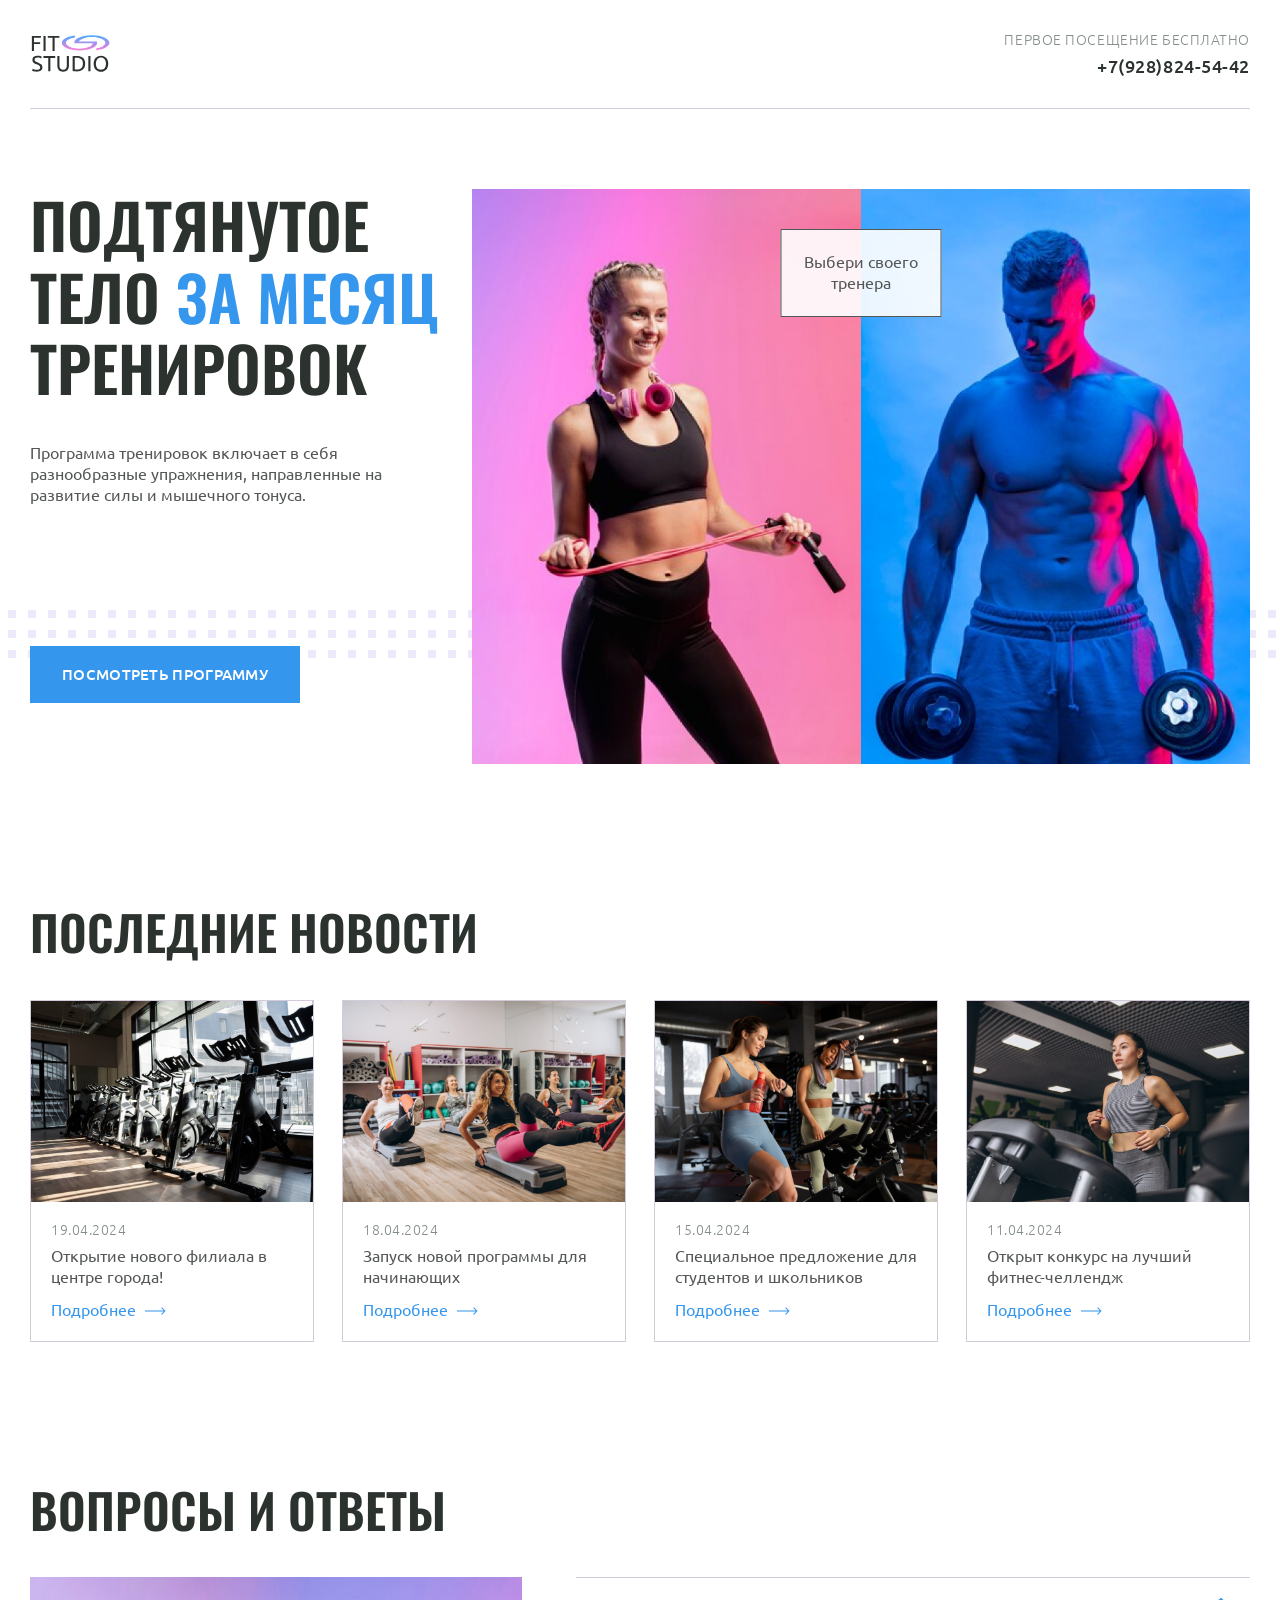
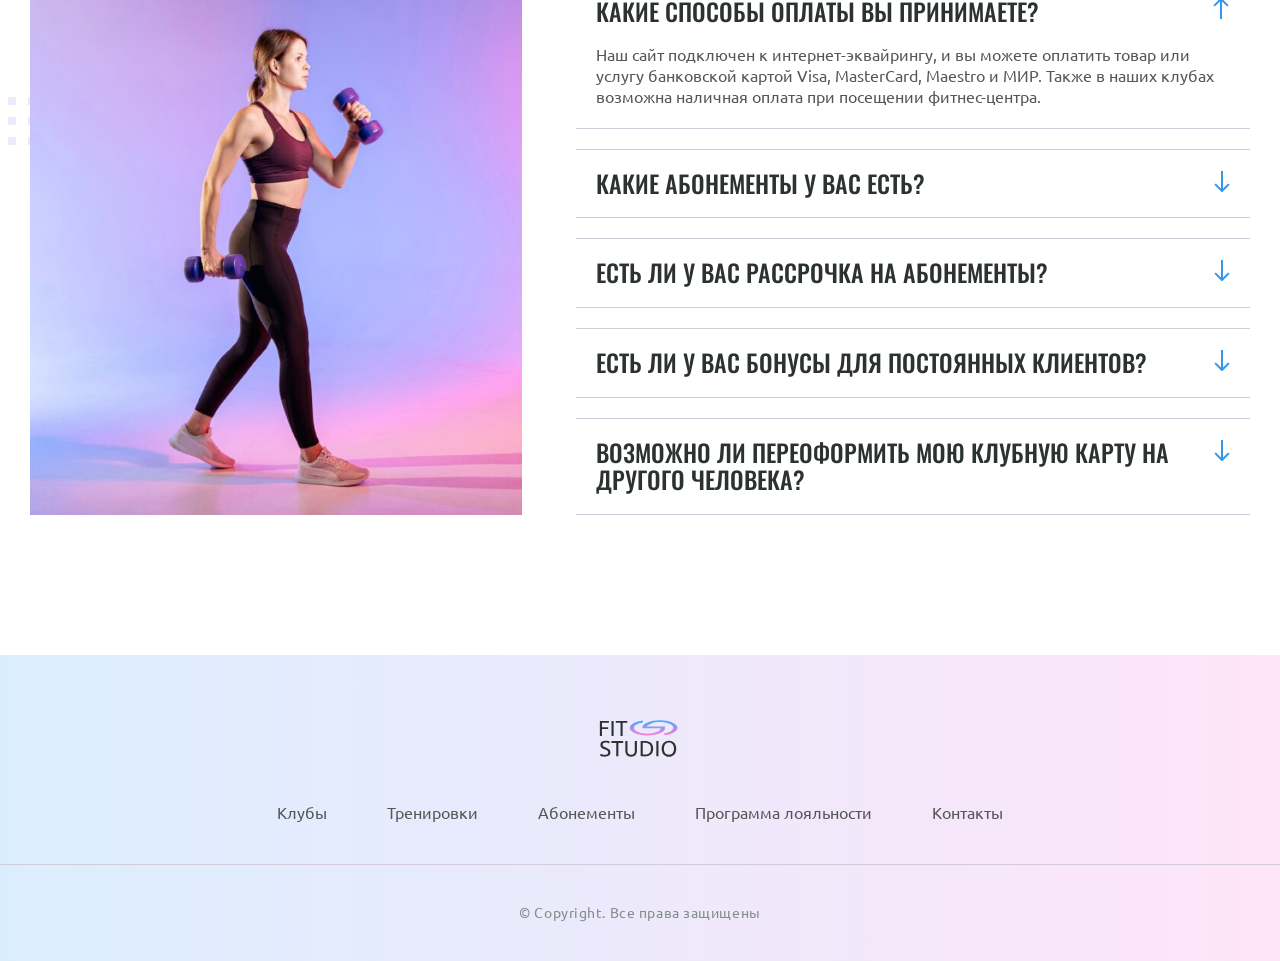
==== commit 970ec7b1: "fix: gap" ====
--- a/fix-studio/index.html
+++ b/fix-studio/index.html
@@ -42,7 +42,7 @@
         <div class="hero__info">
           <h1 class="hero__title">
             Подтянутое тело
-            <strong class="hero__title-accent">за месяц</strong> тренировок
+            <strong class="hero__title-accent">за&nbsp;месяц</strong> тренировок
           </h1>
           <p class="hero__info-text text">
             Программа тренировок включает в себя разнообразные упражнения,
--- a/fix-studio/css/style.css
+++ b/fix-studio/css/style.css
@@ -147,7 +147,7 @@
   display: -webkit-box;
   display: -ms-flexbox;
   display: flex;
-  gap: 28px;
+  gap: 54px;
 }
 
 .faq__accordion-item {
